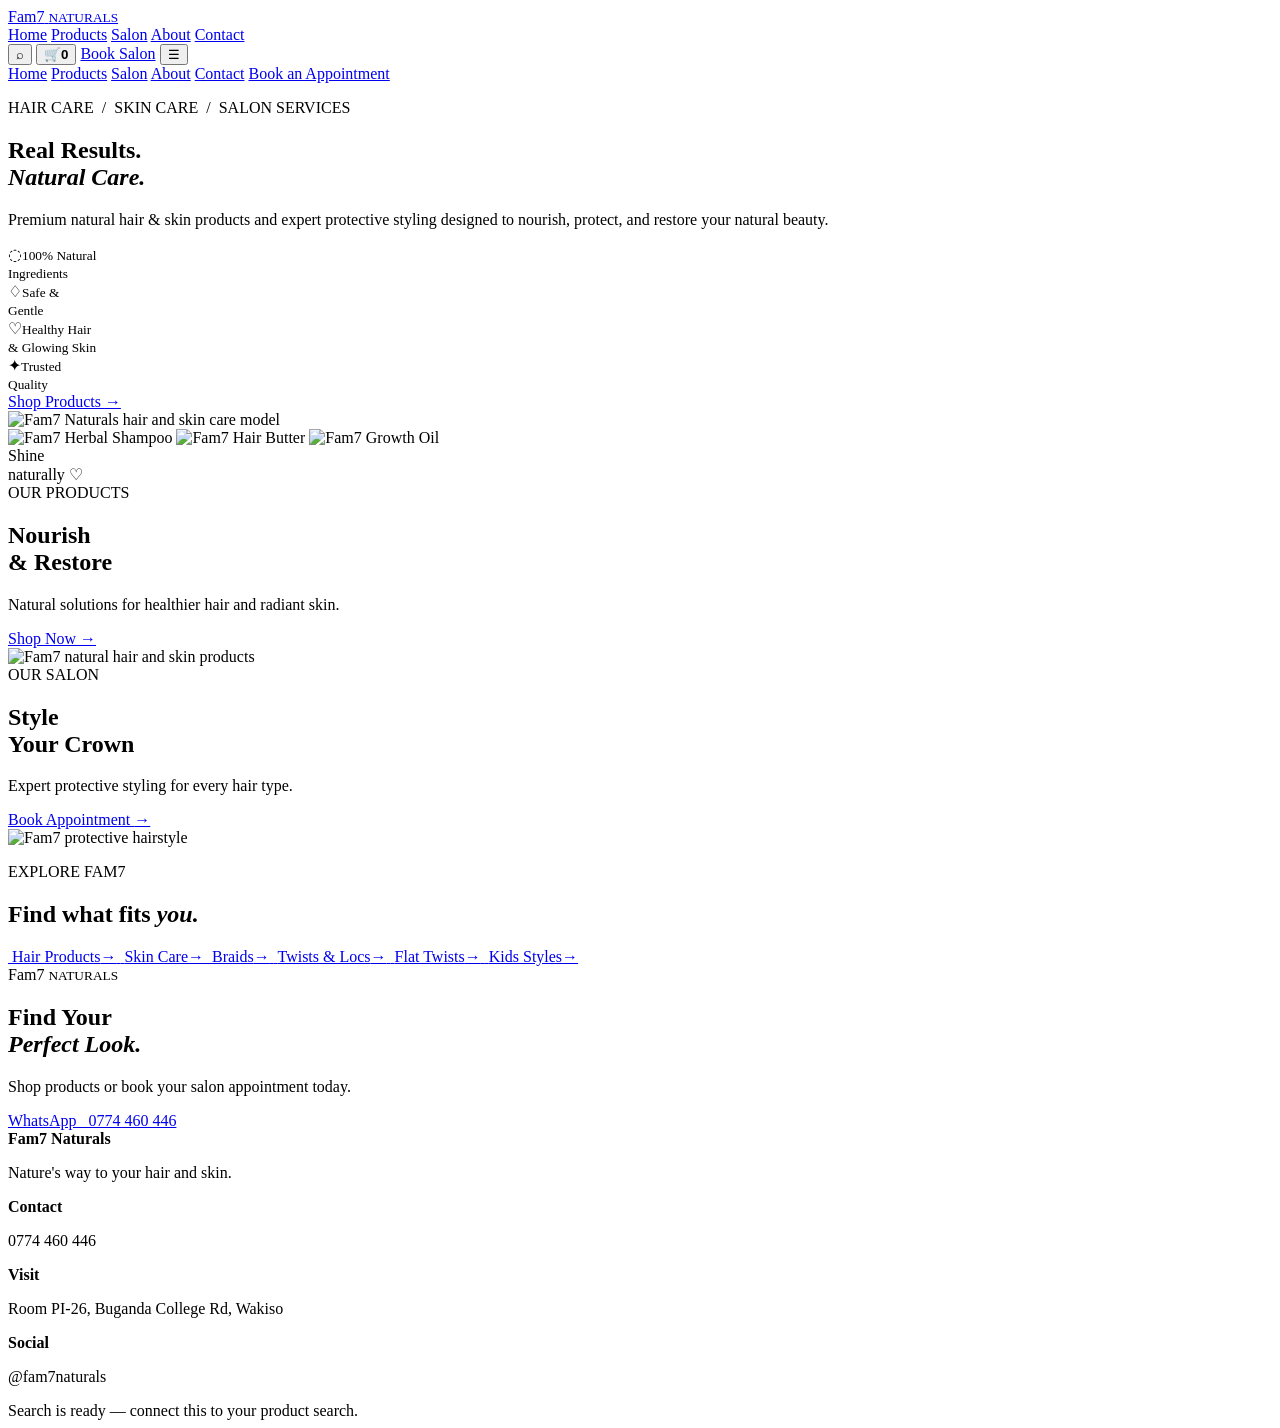
==== index.html @ bdecaf6f "Create index.html" ====
<!DOCTYPE html>
<html lang="en">
<head>
  <meta charset="UTF-8">
  <meta name="viewport" content="width=device-width, initial-scale=1.0">
  <meta name="description" content="Fam7 Naturals — natural hair and skin care products and expert protective styling.">
  <title>Fam7 Naturals | Real Results. Natural Care.</title>
  <link rel="preconnect" href="https://fonts.googleapis.com">
  <link rel="preconnect" href="https://fonts.gstatic.com" crossorigin>
  <link href="https://fonts.googleapis.com/css2?family=DM+Sans:wght@400;500;600;700&family=Playfair+Display:wght@600;700&display=swap" rel="stylesheet">
  <link rel="stylesheet" href="style.css">
</head>

<body>
  <header class="site-header">
    <a href="#home" class="logo" aria-label="Fam7 Naturals home">
      <span class="logo-main">Fam<span>7</span></span>
      <small>NATURALS</small>
    </a>

    <nav class="desktop-nav" aria-label="Main navigation">
      <a class="active" href="#home">Home</a>
      <a href="#products">Products</a>
      <a href="#salon">Salon</a>
      <a href="#about">About</a>
      <a href="#contact">Contact</a>
    </nav>

    <div class="header-actions">
      <button class="icon-btn" aria-label="Search" id="searchBtn">⌕</button>
      <button class="icon-btn cart-btn" aria-label="Shopping cart">🛒<b id="cartCount">0</b></button>
      <a href="#booking" class="book-btn">Book Salon</a>
      <button class="menu-btn" id="menuBtn" aria-label="Open menu">☰</button>
    </div>

    <nav class="mobile-nav" id="mobileNav">
      <a href="#home">Home</a>
      <a href="#products">Products</a>
      <a href="#salon">Salon</a>
      <a href="#about">About</a>
      <a href="#contact">Contact</a>
      <a href="#booking" class="mobile-book">Book an Appointment</a>
    </nav>
  </header>

  <main>
    <section class="hero" id="home">
      <div class="hero-copy reveal">
        <p class="eyebrow">HAIR CARE &nbsp;/&nbsp; SKIN CARE &nbsp;/&nbsp; SALON SERVICES</p>
        <h1>Real Results.<br><em>Natural Care.</em></h1>
        <p class="hero-text">
          Premium natural hair & skin products and expert protective styling
          designed to nourish, protect, and restore your natural beauty.
        </p>

        <div class="trust-row">
          <div><span>◌</span><small>100% Natural<br>Ingredients</small></div>
          <div><span>♢</span><small>Safe &<br>Gentle</small></div>
          <div><span>♡</span><small>Healthy Hair<br>& Glowing Skin</small></div>
          <div><span>✦</span><small>Trusted<br>Quality</small></div>
        </div>

        <a href="#products" class="primary-btn">Shop Products <span>→</span></a>
      </div>

      <div class="hero-visual reveal">
        <div class="hero-image">
          <img src="assets/hero-model.jpg" alt="Fam7 Naturals hair and skin care model">
        </div>
        <div class="hero-products">
          <img src="assets/product-shampoo.png" alt="Fam7 Herbal Shampoo">
          <img src="assets/product-butter.png" alt="Fam7 Hair Butter">
          <img src="assets/product-oil.png" alt="Fam7 Growth Oil">
        </div>
        <div class="hero-script">Shine<br>naturally ♡</div>
      </div>
    </section>

    <section class="feature-grid section reveal" id="products">
      <article class="feature-card product-feature">
        <div>
          <span class="pill pink">OUR PRODUCTS</span>
          <h2>Nourish<br>& Restore</h2>
          <p>Natural solutions for healthier hair and radiant skin.</p>
          <a href="#categories" class="outline-btn">Shop Now <span>→</span></a>
        </div>
        <img src="assets/products-group.png" alt="Fam7 natural hair and skin products">
      </article>

      <article class="feature-card salon-feature" id="salon">
        <div>
          <span class="pill green">OUR SALON</span>
          <h2>Style<br>Your Crown</h2>
          <p>Expert protective styling for every hair type.</p>
          <a href="#booking" class="dark-btn">Book Appointment <span>→</span></a>
        </div>
        <img src="assets/salon-style.jpg" alt="Fam7 protective hairstyle">
      </article>
    </section>

    <section class="categories section reveal" id="categories">
      <div class="section-heading">
        <p class="eyebrow">EXPLORE FAM7</p>
        <h2>Find what fits <em>you.</em></h2>
      </div>

      <div class="category-grid">
        <a class="category-card" href="#products">
          <img src="assets/category-hair.jpg" alt="">
          <span>Hair Products</span><b>→</b>
        </a>
        <a class="category-card" href="#products">
          <img src="assets/category-skin.jpg" alt="">
          <span>Skin Care</span><b>→</b>
        </a>
        <a class="category-card" href="#salon">
          <img src="assets/category-braids.jpg" alt="">
          <span>Braids</span><b>→</b>
        </a>
        <a class="category-card" href="#salon">
          <img src="assets/category-locs.jpg" alt="">
          <span>Twists & Locs</span><b>→</b>
        </a>
        <a class="category-card" href="#salon">
          <img src="assets/category-flat-twists.jpg" alt="">
          <span>Flat Twists</span><b>→</b>
        </a>
        <a class="category-card" href="#salon">
          <img src="assets/category-kids.jpg" alt="">
          <span>Kids Styles</span><b>→</b>
        </a>
      </div>
    </section>

    <section class="booking-banner section reveal" id="booking">
      <div class="banner-logo">
        <span class="logo-main">Fam<span>7</span></span>
        <small>NATURALS</small>
      </div>
      <div>
        <h2>Find Your<br><em>Perfect Look.</em></h2>
        <p>Shop products or book your salon appointment today.</p>
      </div>
      <a class="whatsapp-btn" href="https://wa.me/256774460446" target="_blank" rel="noopener">
        WhatsApp&nbsp;&nbsp; 0774 460 446
      </a>
    </section>
  </main>

  <footer id="contact">
    <div>
      <strong>Fam7 Naturals</strong>
      <p>Nature's way to your hair and skin.</p>
    </div>
    <div>
      <strong>Contact</strong>
      <p>0774 460 446</p>
    </div>
    <div>
      <strong>Visit</strong>
      <p>Room PI-26, Buganda College Rd, Wakiso</p>
    </div>
    <div>
      <strong>Social</strong>
      <p>@fam7naturals</p>
    </div>
  </footer>

  <div class="toast" id="toast">Search is ready — connect this to your product search.</div>
  <script src="script.js"></script>
</body>
</html>
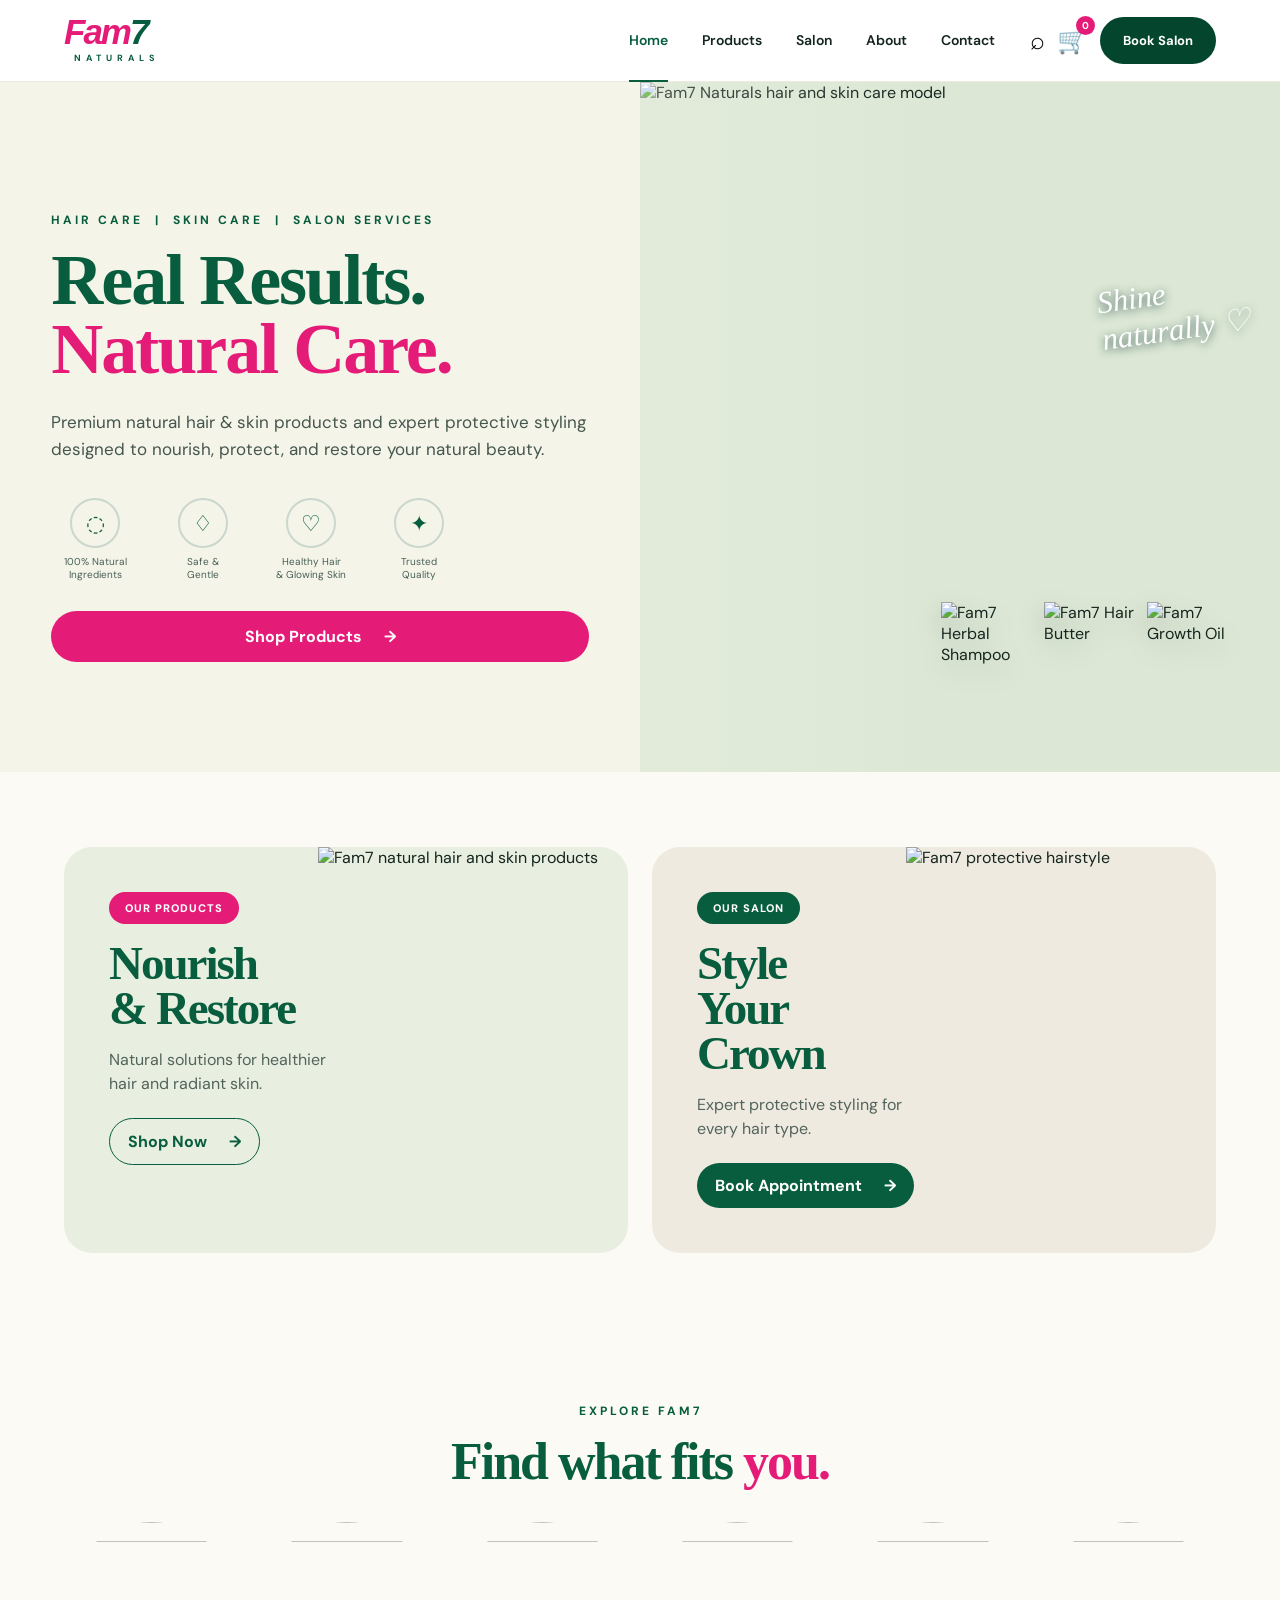
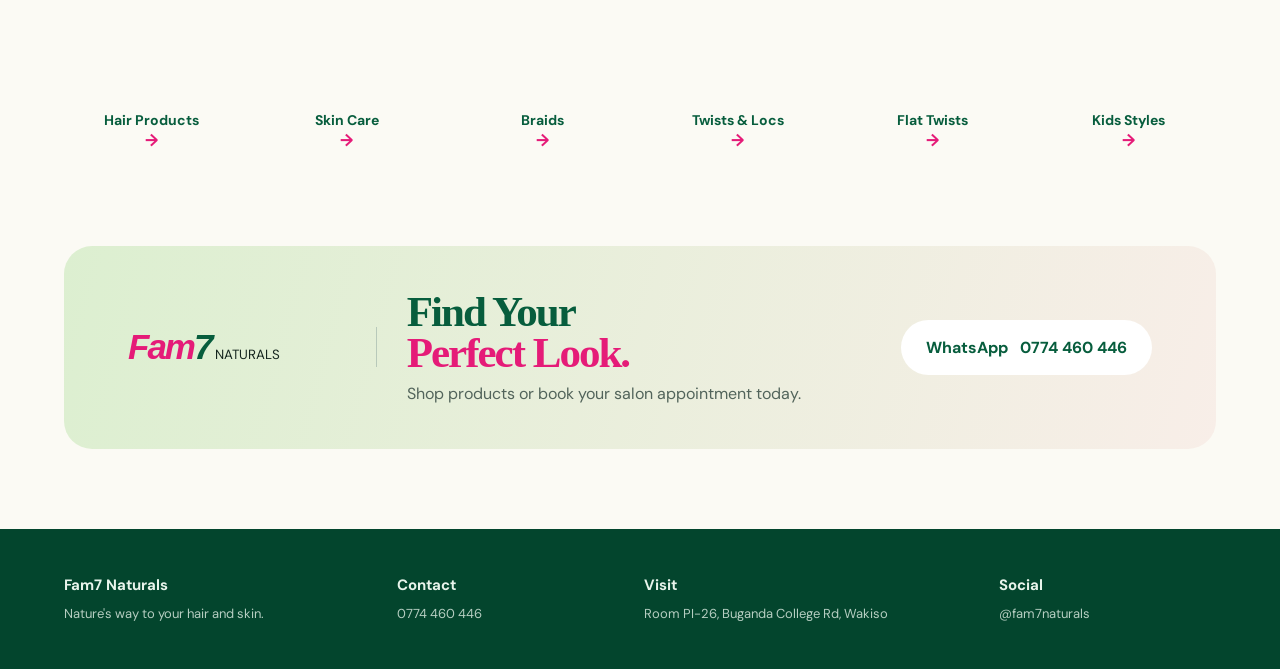
==== commit 9932bae9: "Update index.html" ====
--- a/index.html
+++ b/index.html
@@ -46,7 +46,7 @@
   <main>
     <section class="hero" id="home">
       <div class="hero-copy reveal">
-        <p class="eyebrow">HAIR CARE &nbsp;/&nbsp; SKIN CARE &nbsp;/&nbsp; SALON SERVICES</p>
+        <p class="eyebrow">HAIR CARE &nbsp;|&nbsp; SKIN CARE &nbsp;|&nbsp; SALON SERVICES</p>
         <h1>Real Results.<br><em>Natural Care.</em></h1>
         <p class="hero-text">
           Premium natural hair & skin products and expert protective styling
--- a/style.css
+++ b/style.css
@@ -0,0 +1,170 @@
+:root{
+  --green:#075d3d;
+  --deep:#03452d;
+  --pink:#e51b78;
+  --cream:#fbfaf4;
+  --soft:#f1eee3;
+  --text:#14251e;
+  --muted:#617067;
+  --white:#fff;
+  --radius:28px;
+  --shadow:0 18px 55px rgba(11,46,31,.10);
+}
+
+*{box-sizing:border-box;margin:0;padding:0}
+html{scroll-behavior:smooth}
+body{
+  font-family:"DM Sans",sans-serif;
+  background:var(--cream);
+  color:var(--text);
+  overflow-x:hidden;
+}
+img{display:block;width:100%;object-fit:cover}
+a{text-decoration:none;color:inherit}
+button{font:inherit}
+
+.site-header{
+  height:82px;background:rgba(255,255,255,.94);backdrop-filter:blur(16px);
+  display:flex;align-items:center;justify-content:space-between;padding:0 5%;
+  position:sticky;top:0;z-index:50;border-bottom:1px solid #eeeae0;
+}
+.logo{display:flex;flex-direction:column;line-height:.8}
+.logo-main{font-size:35px;font-weight:800;letter-spacing:-2px;color:var(--pink);font-style:italic}
+.logo-main span{color:var(--green)}
+.logo small{font-size:9px;letter-spacing:5px;color:var(--green);font-weight:700;margin:9px 0 0 10px}
+.desktop-nav{display:flex;gap:34px;margin-left:auto;margin-right:35px}
+.desktop-nav a{font-size:14px;font-weight:600;padding:31px 0;border-bottom:2px solid transparent}
+.desktop-nav a:hover,.desktop-nav a.active{border-color:var(--green);color:var(--green)}
+.header-actions{display:flex;align-items:center;gap:12px}
+.icon-btn,.menu-btn{border:0;background:transparent;cursor:pointer;font-size:25px;position:relative}
+.cart-btn b{position:absolute;top:-8px;right:-7px;background:var(--pink);color:#fff;font-size:10px;width:19px;height:19px;border-radius:50%;display:grid;place-items:center}
+.book-btn,.primary-btn,.dark-btn,.outline-btn,.whatsapp-btn{
+  display:inline-flex;align-items:center;justify-content:center;gap:22px;border-radius:999px;padding:15px 23px;font-weight:700;transition:.25s;
+}
+.book-btn{background:var(--deep);color:#fff;font-size:13px}
+.primary-btn{background:var(--pink);color:#fff;margin-top:20px}
+.primary-btn:hover,.book-btn:hover,.dark-btn:hover{transform:translateY(-2px);filter:brightness(1.05)}
+.menu-btn,.mobile-nav{display:none}
+
+.hero{
+  min-height:690px;display:grid;grid-template-columns:1fr 1fr;
+  background:#f4f4e9;position:relative;overflow:hidden;
+}
+.hero-copy{padding:90px 8% 70px;display:flex;flex-direction:column;justify-content:center;position:relative;z-index:2}
+.eyebrow{font-size:12px;letter-spacing:3px;color:var(--green);font-weight:700;margin-bottom:18px}
+.hero h1,.section-heading h2,.feature-card h2,.booking-banner h2{
+  font-family:"Playfair Display",serif;line-height:.96;letter-spacing:-2px;
+}
+.hero h1{font-size:72px;color:var(--green)}
+.hero h1 em,.section-heading em,.booking-banner em{color:var(--pink);font-style:normal}
+.hero-text{font-size:17px;line-height:1.6;max-width:540px;color:#45564d;margin:25px 0}
+.trust-row{display:flex;gap:20px;margin:10px 0}
+.trust-row div{text-align:center;min-width:88px}
+.trust-row span{width:50px;height:50px;border:2px solid #cbd7cd;border-radius:50%;display:grid;place-items:center;margin:auto auto 7px;color:var(--green);font-size:22px}
+.trust-row small{font-size:10px;line-height:1.3;display:block;color:#496056}
+.hero-visual{position:relative;min-height:690px;overflow:hidden;background:#dce8d5}
+.hero-image{position:absolute;inset:0}
+.hero-image img{height:100%;object-position:center}
+.hero-visual:after{content:"";position:absolute;inset:0;background:linear-gradient(90deg,rgba(244,244,233,.25),transparent 45%)}
+.hero-products{position:absolute;z-index:3;bottom:25px;right:5%;display:flex;align-items:end;gap:5px;width:48%}
+.hero-products img{height:145px;width:32%;object-fit:contain;filter:drop-shadow(0 10px 12px rgba(0,0,0,.18))}
+.hero-script{position:absolute;right:5%;top:28%;z-index:4;color:#fff;font-family:"Playfair Display",serif;font-style:italic;font-size:31px;transform:rotate(-8deg);text-shadow:0 2px 8px #355}
+
+.section{padding:75px 5%}
+.feature-grid{display:grid;grid-template-columns:1fr 1fr;gap:24px}
+.feature-card{min-height:390px;border-radius:var(--radius);overflow:hidden;display:flex;position:relative;padding:45px}
+.feature-card>div{position:relative;z-index:2;max-width:48%}
+.product-feature{background:#e8efe0}
+.salon-feature{background:#efeae0}
+.feature-card h2{font-size:47px;color:var(--green);margin:17px 0}
+.feature-card p{color:#52645b;line-height:1.5;margin-bottom:22px}
+.feature-card>img{position:absolute;right:0;top:0;height:100%;width:55%;object-position:center}
+.pill{display:inline-block;padding:9px 16px;border-radius:999px;font-size:11px;font-weight:800;letter-spacing:1px}
+.pill.pink{background:var(--pink);color:#fff}
+.pill.green{background:var(--green);color:#fff}
+.outline-btn{border:1px solid var(--green);color:var(--green);padding:12px 18px}
+.dark-btn{background:var(--green);color:#fff;padding:12px 18px}
+
+.section-heading{text-align:center;margin-bottom:35px}
+.section-heading h2{font-size:52px;color:var(--green)}
+.category-grid{display:grid;grid-template-columns:repeat(6,1fr);gap:20px}
+.category-card{text-align:center;transition:.25s}
+.category-card img{aspect-ratio:1;border-radius:50%;margin-bottom:13px}
+.category-card span{display:block;font-weight:700;font-size:14px;color:var(--green)}
+.category-card b{font-size:17px;color:var(--pink)}
+.category-card:hover{transform:translateY(-7px)}
+
+.booking-banner{
+  margin:20px 5% 80px;border-radius:var(--radius);padding:45px 5%;
+  background:linear-gradient(105deg,#dcefd0,#f8eee8);display:grid;grid-template-columns:.8fr 1.3fr 1fr;align-items:center;gap:30px;
+}
+.banner-logo{border-right:1px solid #b8c9ba}
+.booking-banner h2{font-size:43px;color:var(--green)}
+.booking-banner p{color:#52645b;margin-top:10px}
+.whatsapp-btn{background:#fff;color:var(--green);justify-self:end;padding:17px 25px}
+
+footer{background:var(--deep);color:#e8f4eb;padding:45px 5%;display:grid;grid-template-columns:1.4fr 1fr 1.5fr 1fr;gap:30px}
+footer strong{font-size:15px}
+footer p{font-size:13px;opacity:.78;margin-top:9px;line-height:1.5}
+
+.toast{position:fixed;bottom:25px;left:50%;transform:translate(-50%,20px);background:#14251e;color:#fff;padding:13px 20px;border-radius:999px;font-size:13px;opacity:0;pointer-events:none;transition:.3s;z-index:100}
+.toast.show{opacity:1;transform:translate(-50%,0)}
+
+.reveal{opacity:0;transform:translateY(25px);transition:opacity .7s ease,transform .7s ease}
+.reveal.visible{opacity:1;transform:none}
+
+@media(max-width:900px){
+  .site-header{height:72px;padding:0 20px}
+  .desktop-nav,.book-btn{display:none}
+  .header-actions{margin-left:auto}
+  .menu-btn{display:block}
+  .mobile-nav{
+    display:flex;position:absolute;top:72px;left:0;right:0;background:#fff;flex-direction:column;
+    padding:12px 22px 22px;box-shadow:0 20px 35px rgba(0,0,0,.10);
+    transform:translateY(-120%);transition:.3s;z-index:-1;
+  }
+  .mobile-nav.open{transform:translateY(0)}
+  .mobile-nav a{padding:14px 4px;border-bottom:1px solid #eee;font-weight:600}
+  .mobile-book{color:#fff!important;background:var(--green);text-align:center;border-radius:999px;margin-top:12px}
+  .hero{grid-template-columns:1fr;min-height:auto}
+  .hero-copy{padding:50px 24px 35px;order:1}
+  .hero h1{font-size:54px}
+  .hero-text{font-size:15px}
+  .trust-row{gap:8px;justify-content:space-between}
+  .trust-row div{min-width:0;flex:1}
+  .trust-row span{width:43px;height:43px}
+  .trust-row small{font-size:9px}
+  .hero-visual{min-height:520px;order:2}
+  .hero-products{width:62%;bottom:8px}
+  .hero-products img{height:105px}
+  .hero-script{font-size:25px;top:25%;right:4%}
+  .section{padding:50px 20px}
+  .feature-grid{grid-template-columns:1fr}
+  .feature-card{min-height:320px;padding:30px}
+  .feature-card>div{max-width:58%}
+  .feature-card h2{font-size:38px}
+  .feature-card>img{width:55%}
+  .category-grid{grid-template-columns:repeat(3,1fr);gap:25px 12px}
+  .section-heading h2{font-size:42px}
+  .booking-banner{margin:10px 20px 55px;padding:30px 24px;display:flex;flex-direction:column;align-items:flex-start;gap:18px}
+  .banner-logo{border:0}
+  .booking-banner h2{font-size:38px}
+  .whatsapp-btn{align-self:stretch}
+  footer{grid-template-columns:1fr 1fr;padding:38px 20px}
+}
+
+@media(max-width:480px){
+  .logo-main{font-size:30px}
+  .logo small{font-size:7px;letter-spacing:4px}
+  .icon-btn{font-size:22px}
+  .hero h1{font-size:47px}
+  .hero-visual{min-height:455px}
+  .hero-products{width:68%}
+  .hero-products img{height:85px}
+  .feature-card{min-height:300px}
+  .feature-card>div{max-width:63%}
+  .feature-card h2{font-size:34px}
+  .feature-card p{font-size:13px}
+  .category-grid{grid-template-columns:repeat(2,1fr)}
+  footer{grid-template-columns:1fr}
+}
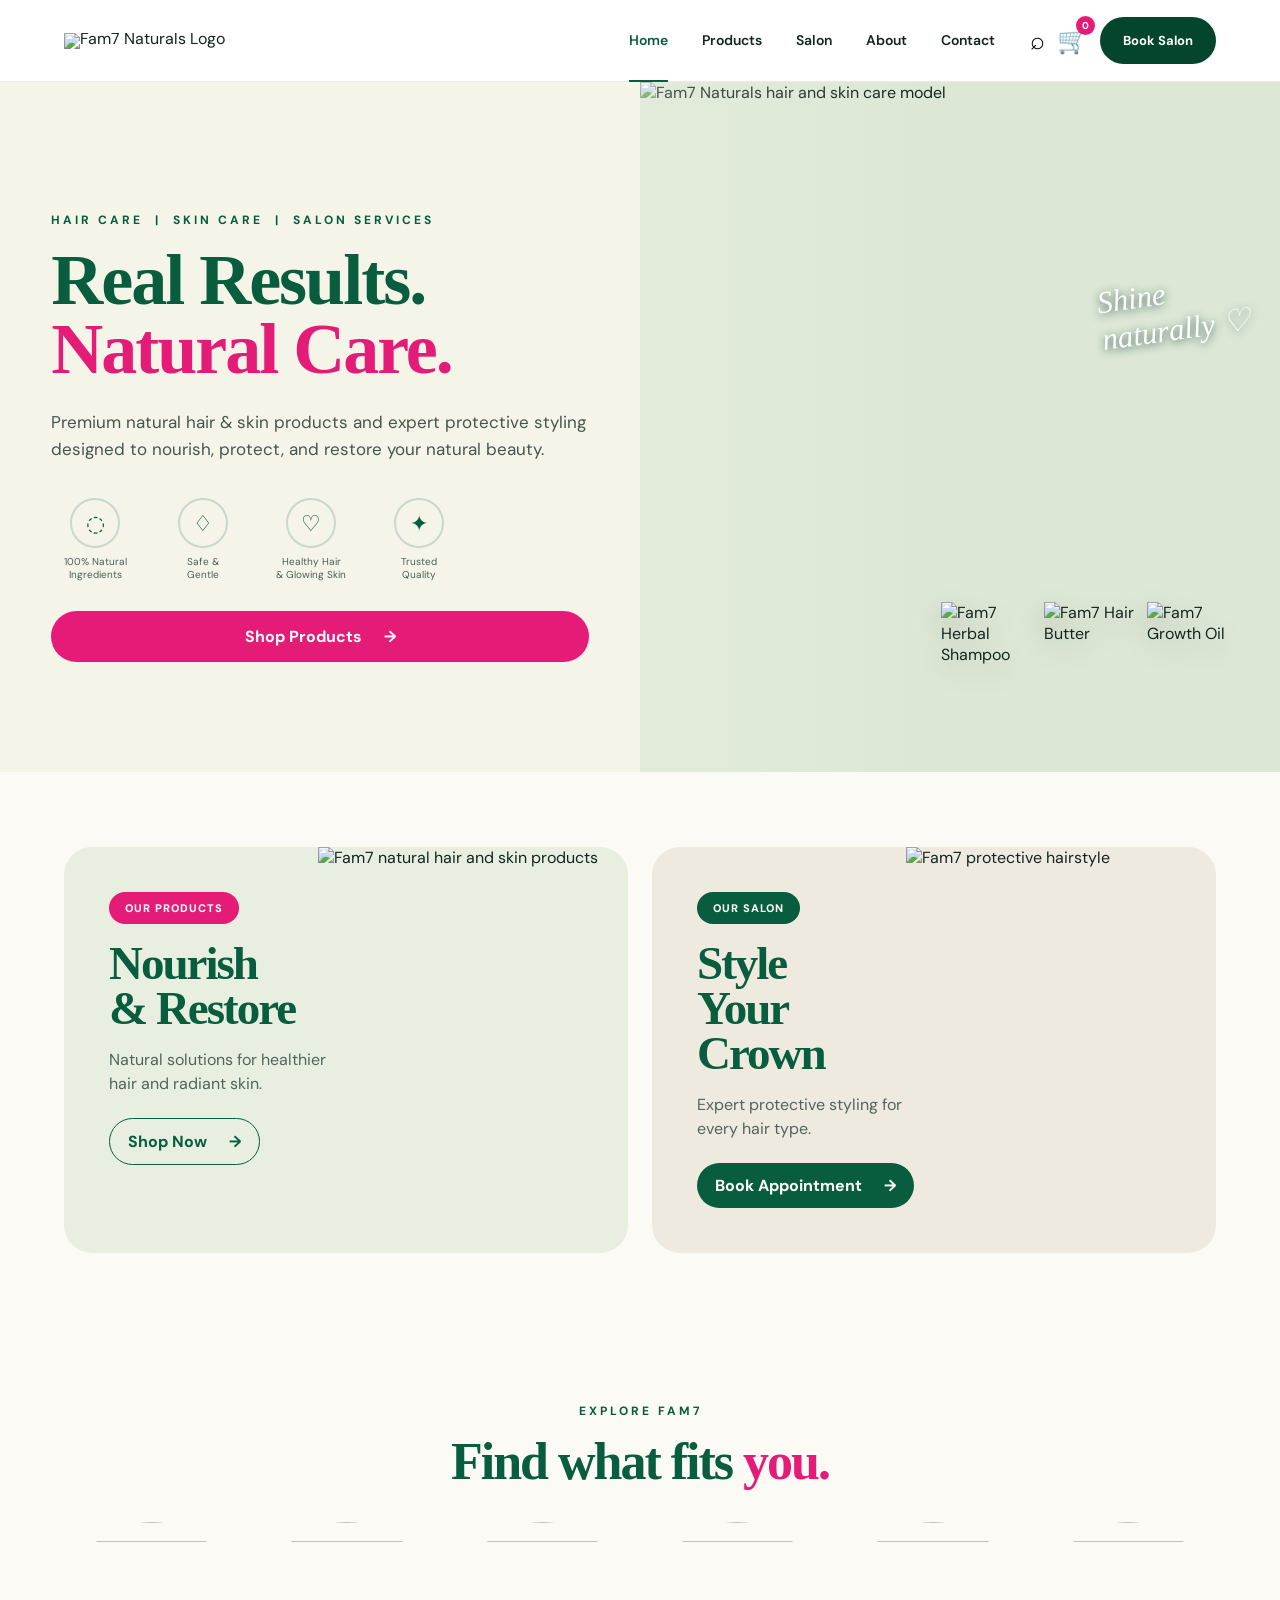
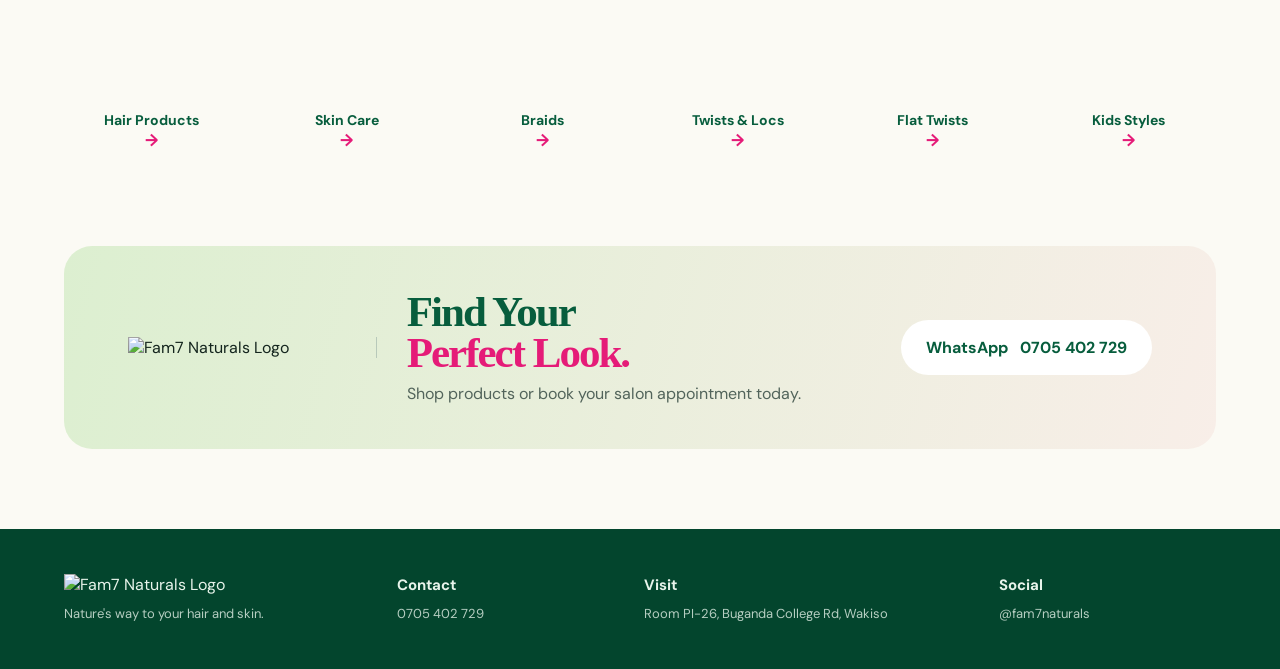
==== commit b1d94f80: "Update index.html" ====
--- a/index.html
+++ b/index.html
@@ -5,6 +5,10 @@
   <meta name="viewport" content="width=device-width, initial-scale=1.0">
   <meta name="description" content="Fam7 Naturals — natural hair and skin care products and expert protective styling.">
   <title>Fam7 Naturals | Real Results. Natural Care.</title>
+  
+  <!-- Favicon -->
+  <link rel="icon" type="image/png" href="logo.png">
+
   <link rel="preconnect" href="https://fonts.googleapis.com">
   <link rel="preconnect" href="https://fonts.gstatic.com" crossorigin>
   <link href="https://fonts.googleapis.com/css2?family=DM+Sans:wght@400;500;600;700&family=Playfair+Display:wght@600;700&display=swap" rel="stylesheet">
@@ -14,8 +18,7 @@
 <body>
   <header class="site-header">
     <a href="#home" class="logo" aria-label="Fam7 Naturals home">
-      <span class="logo-main">Fam<span>7</span></span>
-      <small>NATURALS</small>
+      <img src="logo.png" alt="Fam7 Naturals Logo" class="header-logo-img">
     </a>
 
     <nav class="desktop-nav" aria-label="Main navigation">
@@ -134,27 +137,26 @@
 
     <section class="booking-banner section reveal" id="booking">
       <div class="banner-logo">
-        <span class="logo-main">Fam<span>7</span></span>
-        <small>NATURALS</small>
+        <img src="logo.png" alt="Fam7 Naturals Logo" class="banner-logo-img">
       </div>
       <div>
         <h2>Find Your<br><em>Perfect Look.</em></h2>
         <p>Shop products or book your salon appointment today.</p>
       </div>
-      <a class="whatsapp-btn" href="https://wa.me/256774460446" target="_blank" rel="noopener">
-        WhatsApp&nbsp;&nbsp; 0774 460 446
+      <a class="whatsapp-btn" href="https://wa.me/256705402729" target="_blank" rel="noopener">
+        WhatsApp&nbsp;&nbsp; 0705 402 729
       </a>
     </section>
   </main>
 
   <footer id="contact">
     <div>
-      <strong>Fam7 Naturals</strong>
+      <img src="logo.png" alt="Fam7 Naturals Logo" class="footer-logo-img">
       <p>Nature's way to your hair and skin.</p>
     </div>
     <div>
       <strong>Contact</strong>
-      <p>0774 460 446</p>
+      <p>0705 402 729</p>
     </div>
     <div>
       <strong>Visit</strong>
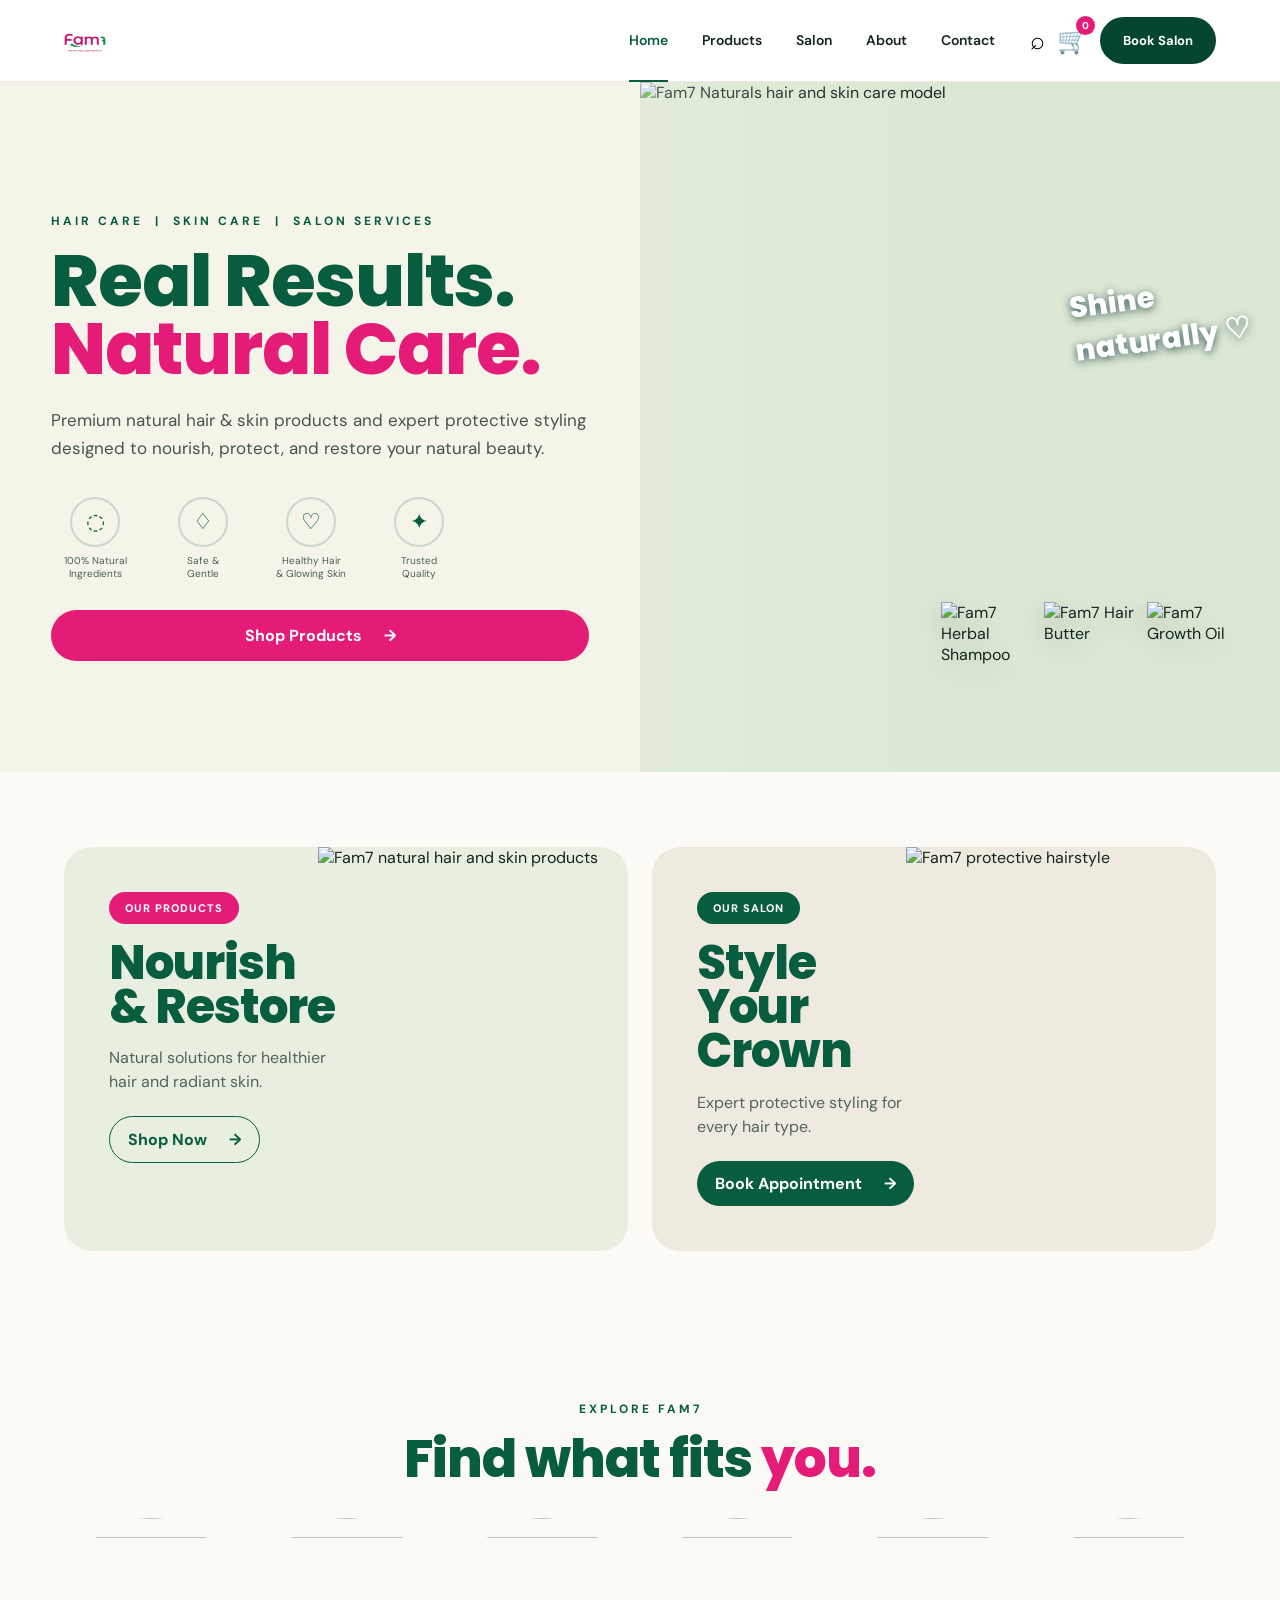
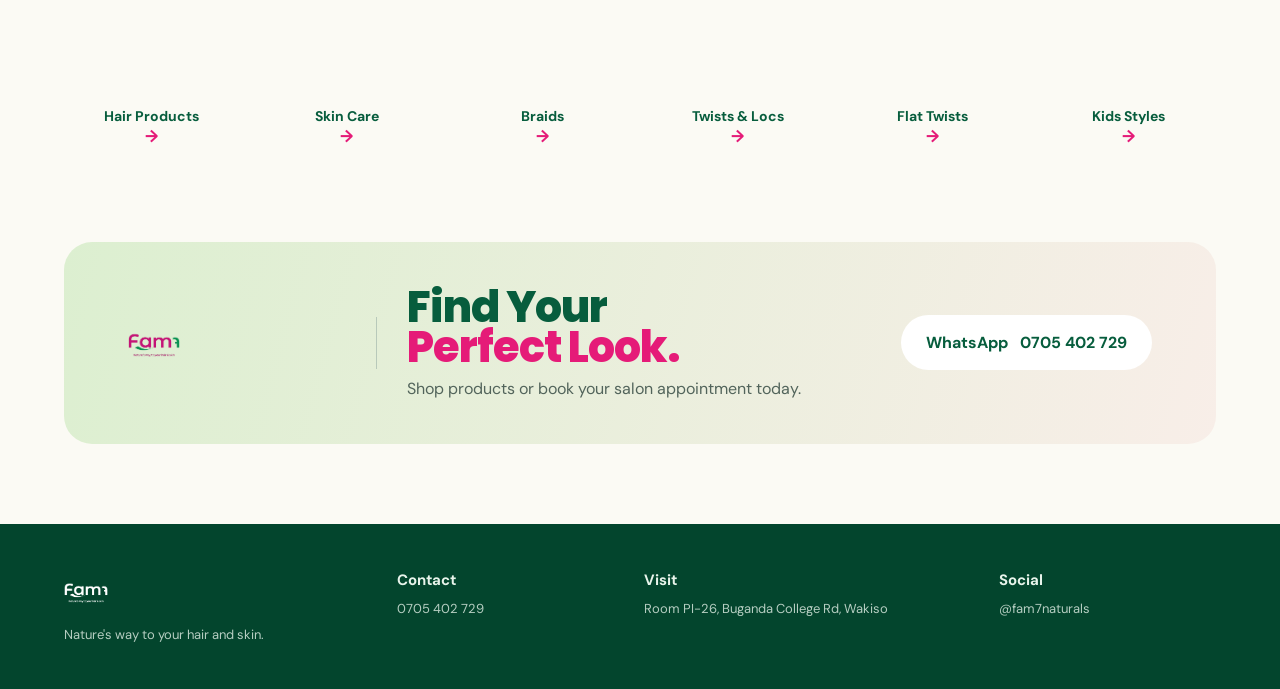
==== commit a0fd3bdc: "Update index.html" ====
--- a/index.html
+++ b/index.html
@@ -11,7 +11,7 @@
 
   <link rel="preconnect" href="https://fonts.googleapis.com">
   <link rel="preconnect" href="https://fonts.gstatic.com" crossorigin>
-  <link href="https://fonts.googleapis.com/css2?family=DM+Sans:wght@400;500;600;700&family=Playfair+Display:wght@600;700&display=swap" rel="stylesheet">
+  <link href="https://fonts.googleapis.com/css2?family=DM+Sans:wght@400;500;600;700&family=Poppins:wght@700;800;900&display=swap" rel="stylesheet">
   <link rel="stylesheet" href="style.css">
 </head>
 
--- a/style.css
+++ b/style.css
@@ -23,15 +23,33 @@
 a{text-decoration:none;color:inherit}
 button{font:inherit}
 
+/* Header Styles */
 .site-header{
-  height:82px;background:rgba(255,255,255,.94);backdrop-filter:blur(16px);
-  display:flex;align-items:center;justify-content:space-between;padding:0 5%;
-  position:sticky;top:0;z-index:50;border-bottom:1px solid #eeeae0;
-}
-.logo{display:flex;flex-direction:column;line-height:.8}
-.logo-main{font-size:35px;font-weight:800;letter-spacing:-2px;color:var(--pink);font-style:italic}
-.logo-main span{color:var(--green)}
-.logo small{font-size:9px;letter-spacing:5px;color:var(--green);font-weight:700;margin:9px 0 0 10px}
+  height:82px;
+  background:rgba(255,255,255,.94);
+  backdrop-filter:blur(16px);
+  display:flex;
+  align-items:center;
+  justify-content:space-between;
+  padding:0 5%;
+  position:sticky;
+  top:0;
+  z-index:50;
+  border-bottom:1px solid #eeeae0;
+}
+.logo{
+  display:flex;
+  align-items:center;
+  flex-shrink:0;
+}
+.header-logo-img{
+  height:42px !important;
+  width:auto !important;
+  max-width:180px !important;
+  object-fit:contain !important;
+  display:block;
+}
+
 .desktop-nav{display:flex;gap:34px;margin-left:auto;margin-right:35px}
 .desktop-nav a{font-size:14px;font-weight:600;padding:31px 0;border-bottom:2px solid transparent}
 .desktop-nav a:hover,.desktop-nav a.active{border-color:var(--green);color:var(--green)}
@@ -46,6 +64,7 @@
 .primary-btn:hover,.book-btn:hover,.dark-btn:hover{transform:translateY(-2px);filter:brightness(1.05)}
 .menu-btn,.mobile-nav{display:none}
 
+/* Hero Section */
 .hero{
   min-height:690px;display:grid;grid-template-columns:1fr 1fr;
   background:#f4f4e9;position:relative;overflow:hidden;
@@ -53,7 +72,7 @@
 .hero-copy{padding:90px 8% 70px;display:flex;flex-direction:column;justify-content:center;position:relative;z-index:2}
 .eyebrow{font-size:12px;letter-spacing:3px;color:var(--green);font-weight:700;margin-bottom:18px}
 .hero h1,.section-heading h2,.feature-card h2,.booking-banner h2{
-  font-family:"Playfair Display",serif;line-height:.96;letter-spacing:-2px;
+  font-family:"Poppins",sans-serif;font-weight:800;line-height:.94;letter-spacing:-1px;
 }
 .hero h1{font-size:72px;color:var(--green)}
 .hero h1 em,.section-heading em,.booking-banner em{color:var(--pink);font-style:normal}
@@ -68,8 +87,9 @@
 .hero-visual:after{content:"";position:absolute;inset:0;background:linear-gradient(90deg,rgba(244,244,233,.25),transparent 45%)}
 .hero-products{position:absolute;z-index:3;bottom:25px;right:5%;display:flex;align-items:end;gap:5px;width:48%}
 .hero-products img{height:145px;width:32%;object-fit:contain;filter:drop-shadow(0 10px 12px rgba(0,0,0,.18))}
-.hero-script{position:absolute;right:5%;top:28%;z-index:4;color:#fff;font-family:"Playfair Display",serif;font-style:italic;font-size:31px;transform:rotate(-8deg);text-shadow:0 2px 8px #355}
-
+.hero-script{position:absolute;right:5%;top:28%;z-index:4;color:#fff;font-family:"Poppins",sans-serif;font-weight:800;font-size:29px;transform:rotate(-8deg);text-shadow:0 2px 8px #355}
+
+/* Features & Sections */
 .section{padding:75px 5%}
 .feature-grid{display:grid;grid-template-columns:1fr 1fr;gap:24px}
 .feature-card{min-height:390px;border-radius:var(--radius);overflow:hidden;display:flex;position:relative;padding:45px}
@@ -94,32 +114,57 @@
 .category-card b{font-size:17px;color:var(--pink)}
 .category-card:hover{transform:translateY(-7px)}
 
+/* Booking Banner */
 .booking-banner{
   margin:20px 5% 80px;border-radius:var(--radius);padding:45px 5%;
   background:linear-gradient(105deg,#dcefd0,#f8eee8);display:grid;grid-template-columns:.8fr 1.3fr 1fr;align-items:center;gap:30px;
 }
-.banner-logo{border-right:1px solid #b8c9ba}
+.banner-logo{
+  border-right:1px solid #b8c9ba;
+  padding-right:20px;
+  display:flex;
+  flex-direction:column;
+  align-items:flex-start;
+}
+.banner-logo-img{
+  height:52px !important;
+  width:auto !important;
+  max-width:180px !important;
+  object-fit:contain !important;
+}
 .booking-banner h2{font-size:43px;color:var(--green)}
 .booking-banner p{color:#52645b;margin-top:10px}
 .whatsapp-btn{background:#fff;color:var(--green);justify-self:end;padding:17px 25px}
 
+/* Footer Styles */
 footer{background:var(--deep);color:#e8f4eb;padding:45px 5%;display:grid;grid-template-columns:1.4fr 1fr 1.5fr 1fr;gap:30px}
 footer strong{font-size:15px}
 footer p{font-size:13px;opacity:.78;margin-top:9px;line-height:1.5}
-
+.footer-logo-img{
+  height:44px !important;
+  width:auto !important;
+  max-width:160px !important;
+  object-fit:contain !important;
+  margin-bottom:12px;
+  filter: brightness(0) invert(1) !important;
+}
+
+/* UI Elements */
 .toast{position:fixed;bottom:25px;left:50%;transform:translate(-50%,20px);background:#14251e;color:#fff;padding:13px 20px;border-radius:999px;font-size:13px;opacity:0;pointer-events:none;transition:.3s;z-index:100}
 .toast.show{opacity:1;transform:translate(-50%,0)}
 
 .reveal{opacity:0;transform:translateY(25px);transition:opacity .7s ease,transform .7s ease}
 .reveal.visible{opacity:1;transform:none}
 
+/* Media Queries */
 @media(max-width:900px){
-  .site-header{height:72px;padding:0 20px}
+  .site-header{height:76px;padding:0 18px}
+  .header-logo-img{height:36px !important;max-width:140px !important}
   .desktop-nav,.book-btn{display:none}
   .header-actions{margin-left:auto}
   .menu-btn{display:block}
   .mobile-nav{
-    display:flex;position:absolute;top:72px;left:0;right:0;background:#fff;flex-direction:column;
+    display:flex;position:absolute;top:76px;left:0;right:0;background:#fff;flex-direction:column;
     padding:12px 22px 22px;box-shadow:0 20px 35px rgba(0,0,0,.10);
     transform:translateY(-120%);transition:.3s;z-index:-1;
   }
@@ -146,16 +191,16 @@
   .feature-card>img{width:55%}
   .category-grid{grid-template-columns:repeat(3,1fr);gap:25px 12px}
   .section-heading h2{font-size:42px}
-  .booking-banner{margin:10px 20px 55px;padding:30px 24px;display:flex;flex-direction:column;align-items:flex-start;gap:18px}
-  .banner-logo{border:0}
+  .booking-banner{margin:10px 20px 55px;padding:32px 24px;display:flex;flex-direction:column;align-items:flex-start;gap:18px}
+  .banner-logo{border:0;padding-right:0;margin-bottom:4px}
+  .banner-logo-img{height:42px !important;max-width:140px !important}
   .booking-banner h2{font-size:38px}
   .whatsapp-btn{align-self:stretch}
   footer{grid-template-columns:1fr 1fr;padding:38px 20px}
 }
 
 @media(max-width:480px){
-  .logo-main{font-size:30px}
-  .logo small{font-size:7px;letter-spacing:4px}
+  .header-logo-img{height:32px !important;max-width:120px !important}
   .icon-btn{font-size:22px}
   .hero h1{font-size:47px}
   .hero-visual{min-height:455px}
@@ -166,5 +211,7 @@
   .feature-card h2{font-size:34px}
   .feature-card p{font-size:13px}
   .category-grid{grid-template-columns:repeat(2,1fr)}
+  .banner-logo-img{height:38px !important;max-width:130px !important}
+  .footer-logo-img{height:36px !important;max-width:130px !important}
   footer{grid-template-columns:1fr}
 }
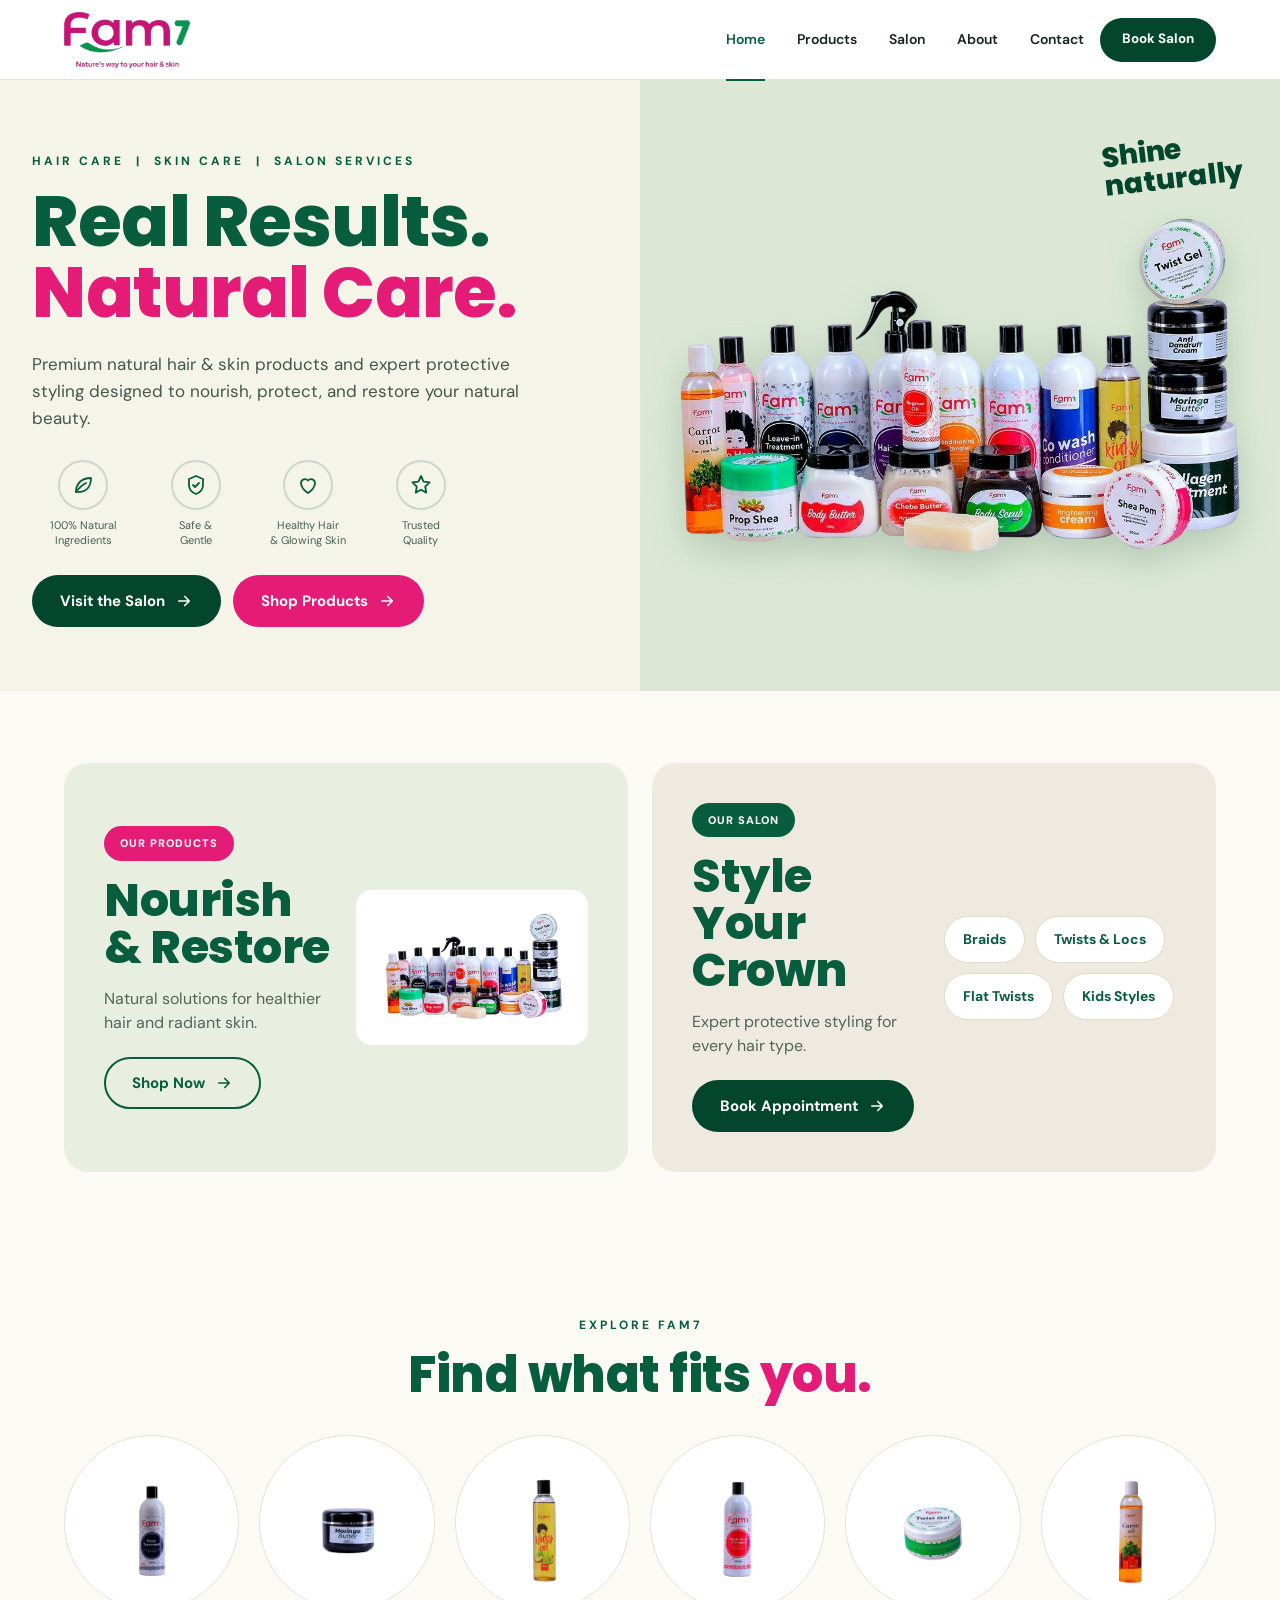
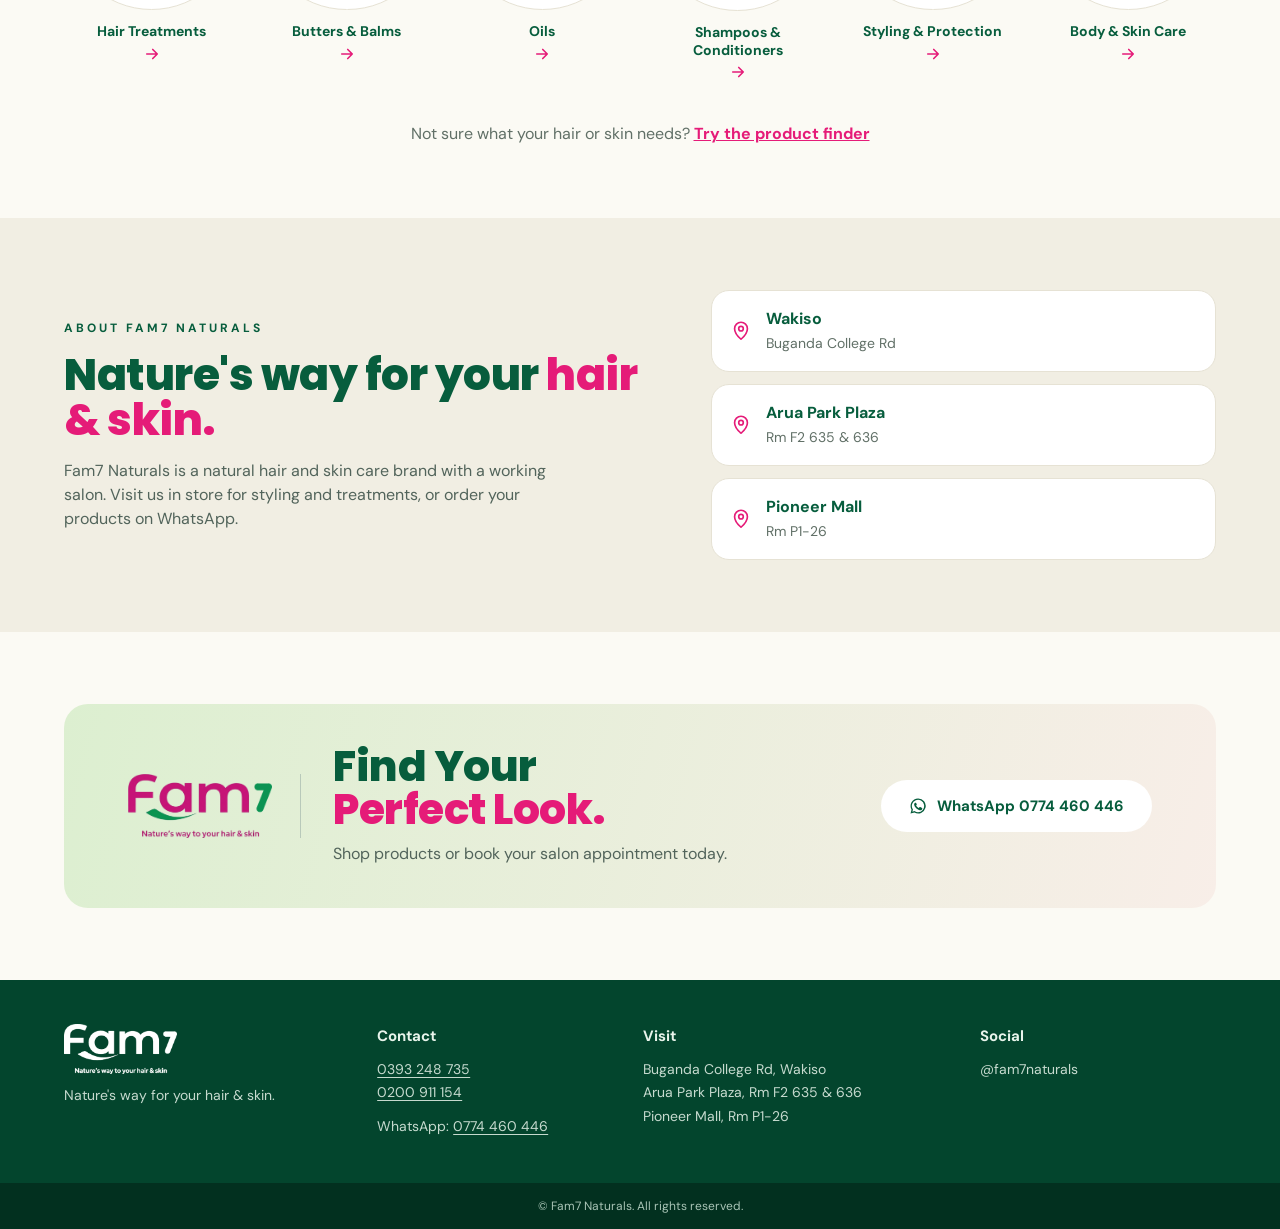
==== commit ac1e1699: "products" ====
--- a/index.html
+++ b/index.html
@@ -2,173 +2,124 @@
 <html lang="en">
 <head>
   <meta charset="UTF-8">
-  <meta name="viewport" content="width=device-width, initial-scale=1.0">
-  <meta name="description" content="Fam7 Naturals — natural hair and skin care products and expert protective styling.">
-  <title>Fam7 Naturals | Real Results. Natural Care.</title>
-  
-  <!-- Favicon -->
-  <link rel="icon" type="image/png" href="logo.png">
-
+  <meta name="viewport" content="width=device-width, initial-scale=1">
+  <meta name="description" content="Fam7 Naturals — natural hair and skin care products and expert salon services in Wakiso and Arua.">
+  <meta name="theme-color" content="#075d3d">
+  <title>Fam7 Naturals | Nature's way for your hair & skin</title>
+  <link rel="icon" type="image/png" href="favicon.png">
+  <link rel="apple-touch-icon" href="favicon.png">
   <link rel="preconnect" href="https://fonts.googleapis.com">
   <link rel="preconnect" href="https://fonts.gstatic.com" crossorigin>
-  <link href="https://fonts.googleapis.com/css2?family=DM+Sans:wght@400;500;600;700&family=Poppins:wght@700;800;900&display=swap" rel="stylesheet">
+  <link href="https://fonts.googleapis.com/css2?family=DM+Sans:wght@400;500;600;700&family=Poppins:wght@700;800&display=swap" rel="stylesheet">
   <link rel="stylesheet" href="style.css">
 </head>
+<body>
+<header class="site-header">
+  <a href="index.html" class="logo" aria-label="Fam7 Naturals home"><img src="logo.png" alt="Fam7 Naturals" class="header-logo-img" width="135" height="60"></a>
+  <nav class="desktop-nav" aria-label="Main navigation"><a href="index.html" class="active" aria-current="page">Home</a><a href="products.html">Products</a><a href="index.html#salon">Salon</a><a href="index.html#about">About</a><a href="index.html#contact">Contact</a></nav>
+  <div class="header-actions">
+    <a href="https://wa.me/256774460446?text=Hello%20Fam7%20Naturals%2C%20I%20would%20like%20to%20book%20a%20salon%20appointment." class="btn btn-deep btn-sm book-btn" target="_blank" rel="noopener">Book Salon</a>
+    <button class="menu-btn" id="menuBtn" aria-label="Open menu" aria-expanded="false" aria-controls="mobileNav"><span class="i-menu"><svg viewBox="0 0 24 24" width="26" height="26" fill="none" stroke="currentColor" stroke-width="2.2" stroke-linecap="round"><path d="M4 7h16M4 12h16M4 17h16"/></svg></span><span class="i-close"><svg viewBox="0 0 24 24" width="26" height="26" fill="none" stroke="currentColor" stroke-width="2.2" stroke-linecap="round"><path d="M6 6l12 12M18 6L6 18"/></svg></span></button>
+  </div>
+  <nav class="mobile-nav" id="mobileNav" aria-label="Mobile navigation" hidden><a href="index.html">Home</a><a href="products.html">Products</a><a href="index.html#salon">Salon</a><a href="index.html#about">About</a><a href="index.html#contact">Contact</a><a href="https://wa.me/256774460446?text=Hello%20Fam7%20Naturals%2C%20I%20would%20like%20to%20book%20a%20salon%20appointment." class="mobile-book" target="_blank" rel="noopener">Book an Appointment</a></nav>
+</header>
+<main>
+  <section class="hero" id="home">
+    <div class="hero-copy">
+      <p class="eyebrow">HAIR CARE &nbsp;|&nbsp; SKIN CARE &nbsp;|&nbsp; SALON SERVICES</p>
+      <h1>Real Results.<br><em>Natural Care.</em></h1>
+      <p class="hero-text">Premium natural hair &amp; skin products and expert protective styling designed to nourish, protect, and restore your natural beauty.</p>
+      <div class="trust-row">
+        <div><span><svg viewBox="0 0 24 24" width="24" height="24" fill="none" stroke="currentColor" stroke-width="1.8" stroke-linecap="round" stroke-linejoin="round"><path d="M5 19c0-8 5-14 15-14 0 9-5 14-13 14"/><path d="M5 19c3-4 6-7 10-9"/></svg></span><small>100% Natural<br>Ingredients</small></div>
+        <div><span><svg viewBox="0 0 24 24" width="24" height="24" fill="none" stroke="currentColor" stroke-width="1.8" stroke-linecap="round" stroke-linejoin="round"><path d="M12 3l7 3v6c0 4.500-3 7.500-7 9-4-1.500-7-4.500-7-9V6z"/><path d="M9 12l2 2 4-4"/></svg></span><small>Safe &amp;<br>Gentle</small></div>
+        <div><span><svg viewBox="0 0 24 24" width="24" height="24" fill="none" stroke="currentColor" stroke-width="1.8" stroke-linecap="round" stroke-linejoin="round"><path d="M12 20s-7-4.500-7-10a4 4 0 0 1 7-2.500A4 4 0 0 1 19 10c0 5.500-7 10-7 10z"/></svg></span><small>Healthy Hair<br>&amp; Glowing Skin</small></div>
+        <div><span><svg viewBox="0 0 24 24" width="24" height="24" fill="none" stroke="currentColor" stroke-width="1.8" stroke-linecap="round" stroke-linejoin="round"><path d="M12 3l2.600 5.600 6 .8-4.400 4.200 1.100 6L12 16.700 6.700 19.600l1.100-6L3.400 9.400l6-.8z"/></svg></span><small>Trusted<br>Quality</small></div>
+      </div>
+      <div class="cta-row">
+        <a href="#salon" class="btn btn-deep">Visit the Salon <svg viewBox="0 0 24 24" width="18" height="18" fill="none" stroke="currentColor" stroke-width="2.2" stroke-linecap="round" stroke-linejoin="round"><path d="M5 12h14M13 6l6 6-6 6"/></svg></a>
+        <a href="products.html" class="btn btn-pink">Shop Products <svg viewBox="0 0 24 24" width="18" height="18" fill="none" stroke="currentColor" stroke-width="2.2" stroke-linecap="round" stroke-linejoin="round"><path d="M5 12h14M13 6l6 6-6 6"/></svg></a>
+      </div>
+    </div>
+    <div class="hero-visual">
+      <img src="assets/hero-lineup.webp" alt="The Fam7 Naturals product range" width="969" height="580" fetchpriority="high">
+      <div class="hero-script">Shine<br>naturally</div>
+    </div>
+  </section>
 
-<body>
-  <header class="site-header">
-    <a href="#home" class="logo" aria-label="Fam7 Naturals home">
-      <img src="logo.png" alt="Fam7 Naturals Logo" class="header-logo-img">
-    </a>
+  <section class="feature-grid section" id="offer">
+    <article class="feature-card product-feature">
+      <div class="fc-text">
+        <span class="pill pink">OUR PRODUCTS</span>
+        <h2>Nourish<br>&amp; Restore</h2>
+        <p>Natural solutions for healthier hair and radiant skin.</p>
+        <a href="products.html" class="btn btn-outline">Shop Now <svg viewBox="0 0 24 24" width="18" height="18" fill="none" stroke="currentColor" stroke-width="2.2" stroke-linecap="round" stroke-linejoin="round"><path d="M5 12h14M13 6l6 6-6 6"/></svg></a>
+      </div>
+      <div class="fc-media"><img src="assets/products/lineup-all.webp" alt="Fam7 natural hair and skin products" loading="lazy" width="900" height="600"></div>
+    </article>
+    <article class="feature-card salon-feature" id="salon">
+      <div class="fc-text">
+        <span class="pill green">OUR SALON</span>
+        <h2>Style<br>Your Crown</h2>
+        <p>Expert protective styling for every hair type.</p>
+        <a href="https://wa.me/256774460446?text=Hello%20Fam7%20Naturals%2C%20I%20would%20like%20to%20book%20a%20salon%20appointment." class="btn btn-deep" target="_blank" rel="noopener">Book Appointment <svg viewBox="0 0 24 24" width="18" height="18" fill="none" stroke="currentColor" stroke-width="2.2" stroke-linecap="round" stroke-linejoin="round"><path d="M5 12h14M13 6l6 6-6 6"/></svg></a>
+      </div>
+      <ul class="fc-media services" aria-label="Salon services">
+        <li>Braids</li><li>Twists &amp; Locs</li><li>Flat Twists</li><li>Kids Styles</li>
+      </ul>
+    </article>
+  </section>
 
-    <nav class="desktop-nav" aria-label="Main navigation">
-      <a class="active" href="#home">Home</a>
-      <a href="#products">Products</a>
-      <a href="#salon">Salon</a>
-      <a href="#about">About</a>
-      <a href="#contact">Contact</a>
-    </nav>
+  <section class="categories section" id="categories">
+    <div class="section-heading">
+      <p class="eyebrow">EXPLORE FAM7</p>
+      <h2>Find what fits <em>you.</em></h2>
+    </div>
+    <div class="category-grid"><a class="category-card" href="products.html#hair-treatments"><span class="cat-img"><img src="assets/products/deep-treatment.webp" alt="" loading="lazy" width="200" height="200"></span><span class="cat-name">Hair Treatments</span><b><svg viewBox="0 0 24 24" width="18" height="18" fill="none" stroke="currentColor" stroke-width="2.2" stroke-linecap="round" stroke-linejoin="round"><path d="M5 12h14M13 6l6 6-6 6"/></svg></b></a><a class="category-card" href="products.html#butters-balms"><span class="cat-img"><img src="assets/products/moringa-butter.webp" alt="" loading="lazy" width="200" height="200"></span><span class="cat-name">Butters & Balms</span><b><svg viewBox="0 0 24 24" width="18" height="18" fill="none" stroke="currentColor" stroke-width="2.2" stroke-linecap="round" stroke-linejoin="round"><path d="M5 12h14M13 6l6 6-6 6"/></svg></b></a><a class="category-card" href="products.html#oils"><span class="cat-img"><img src="assets/products/kinky-oil.webp" alt="" loading="lazy" width="200" height="200"></span><span class="cat-name">Oils</span><b><svg viewBox="0 0 24 24" width="18" height="18" fill="none" stroke="currentColor" stroke-width="2.2" stroke-linecap="round" stroke-linejoin="round"><path d="M5 12h14M13 6l6 6-6 6"/></svg></b></a><a class="category-card" href="products.html#shampoos-conditioners"><span class="cat-img"><img src="assets/products/moisturising-shampoo.webp" alt="" loading="lazy" width="200" height="200"></span><span class="cat-name">Shampoos & Conditioners</span><b><svg viewBox="0 0 24 24" width="18" height="18" fill="none" stroke="currentColor" stroke-width="2.2" stroke-linecap="round" stroke-linejoin="round"><path d="M5 12h14M13 6l6 6-6 6"/></svg></b></a><a class="category-card" href="products.html#styling-protection"><span class="cat-img"><img src="assets/products/twist-gel.webp" alt="" loading="lazy" width="200" height="200"></span><span class="cat-name">Styling & Protection</span><b><svg viewBox="0 0 24 24" width="18" height="18" fill="none" stroke="currentColor" stroke-width="2.2" stroke-linecap="round" stroke-linejoin="round"><path d="M5 12h14M13 6l6 6-6 6"/></svg></b></a><a class="category-card" href="products.html#body-skin"><span class="cat-img"><img src="assets/products/carrot-oil.webp" alt="" loading="lazy" width="200" height="200"></span><span class="cat-name">Body & Skin Care</span><b><svg viewBox="0 0 24 24" width="18" height="18" fill="none" stroke="currentColor" stroke-width="2.2" stroke-linecap="round" stroke-linejoin="round"><path d="M5 12h14M13 6l6 6-6 6"/></svg></b></a></div>
+    <p class="finder-hint">Not sure what your hair or skin needs? <a href="products.html#finder">Try the product finder</a></p>
+  </section>
 
-    <div class="header-actions">
-      <button class="icon-btn" aria-label="Search" id="searchBtn">⌕</button>
-      <button class="icon-btn cart-btn" aria-label="Shopping cart">🛒<b id="cartCount">0</b></button>
-      <a href="#booking" class="book-btn">Book Salon</a>
-      <button class="menu-btn" id="menuBtn" aria-label="Open menu">☰</button>
+  <section class="about section" id="about">
+    <div class="about-box">
+      <p class="eyebrow">ABOUT FAM7 NATURALS</p>
+      <h2>Nature's way for your <em>hair &amp; skin.</em></h2>
+      <p>Fam7 Naturals is a natural hair and skin care brand with a working salon. Visit us in store for styling and treatments, or order your products on WhatsApp.</p>
     </div>
+    <div class="branches" id="locations">
+      <div class="branch"><i><svg viewBox="0 0 24 24" width="22" height="22" fill="none" stroke="currentColor" stroke-width="1.8" stroke-linecap="round" stroke-linejoin="round"><path d="M12 21s7-6.100 7-11.500A7 7 0 0 0 5 9.500C5 14.900 12 21 12 21z"/><circle cx="12" cy="9.500" r="2.500"/></svg></i><div><strong>Wakiso</strong><span>Buganda College Rd</span></div></div>
+      <div class="branch"><i><svg viewBox="0 0 24 24" width="22" height="22" fill="none" stroke="currentColor" stroke-width="1.8" stroke-linecap="round" stroke-linejoin="round"><path d="M12 21s7-6.100 7-11.500A7 7 0 0 0 5 9.500C5 14.900 12 21 12 21z"/><circle cx="12" cy="9.500" r="2.500"/></svg></i><div><strong>Arua Park Plaza</strong><span>Rm F2 635 &amp; 636</span></div></div>
+      <div class="branch"><i><svg viewBox="0 0 24 24" width="22" height="22" fill="none" stroke="currentColor" stroke-width="1.8" stroke-linecap="round" stroke-linejoin="round"><path d="M12 21s7-6.100 7-11.500A7 7 0 0 0 5 9.500C5 14.900 12 21 12 21z"/><circle cx="12" cy="9.500" r="2.500"/></svg></i><div><strong>Pioneer Mall</strong><span>Rm P1-26</span></div></div>
+    </div>
+  </section>
 
-    <nav class="mobile-nav" id="mobileNav">
-      <a href="#home">Home</a>
-      <a href="#products">Products</a>
-      <a href="#salon">Salon</a>
-      <a href="#about">About</a>
-      <a href="#contact">Contact</a>
-      <a href="#booking" class="mobile-book">Book an Appointment</a>
-    </nav>
-  </header>
-
-  <main>
-    <section class="hero" id="home">
-      <div class="hero-copy reveal">
-        <p class="eyebrow">HAIR CARE &nbsp;|&nbsp; SKIN CARE &nbsp;|&nbsp; SALON SERVICES</p>
-        <h1>Real Results.<br><em>Natural Care.</em></h1>
-        <p class="hero-text">
-          Premium natural hair & skin products and expert protective styling
-          designed to nourish, protect, and restore your natural beauty.
-        </p>
-
-        <div class="trust-row">
-          <div><span>◌</span><small>100% Natural<br>Ingredients</small></div>
-          <div><span>♢</span><small>Safe &<br>Gentle</small></div>
-          <div><span>♡</span><small>Healthy Hair<br>& Glowing Skin</small></div>
-          <div><span>✦</span><small>Trusted<br>Quality</small></div>
-        </div>
-
-        <a href="#products" class="primary-btn">Shop Products <span>→</span></a>
-      </div>
-
-      <div class="hero-visual reveal">
-        <div class="hero-image">
-          <img src="assets/hero-model.jpg" alt="Fam7 Naturals hair and skin care model">
-        </div>
-        <div class="hero-products">
-          <img src="assets/product-shampoo.png" alt="Fam7 Herbal Shampoo">
-          <img src="assets/product-butter.png" alt="Fam7 Hair Butter">
-          <img src="assets/product-oil.png" alt="Fam7 Growth Oil">
-        </div>
-        <div class="hero-script">Shine<br>naturally ♡</div>
-      </div>
-    </section>
-
-    <section class="feature-grid section reveal" id="products">
-      <article class="feature-card product-feature">
-        <div>
-          <span class="pill pink">OUR PRODUCTS</span>
-          <h2>Nourish<br>& Restore</h2>
-          <p>Natural solutions for healthier hair and radiant skin.</p>
-          <a href="#categories" class="outline-btn">Shop Now <span>→</span></a>
-        </div>
-        <img src="assets/products-group.png" alt="Fam7 natural hair and skin products">
-      </article>
-
-      <article class="feature-card salon-feature" id="salon">
-        <div>
-          <span class="pill green">OUR SALON</span>
-          <h2>Style<br>Your Crown</h2>
-          <p>Expert protective styling for every hair type.</p>
-          <a href="#booking" class="dark-btn">Book Appointment <span>→</span></a>
-        </div>
-        <img src="assets/salon-style.jpg" alt="Fam7 protective hairstyle">
-      </article>
-    </section>
-
-    <section class="categories section reveal" id="categories">
-      <div class="section-heading">
-        <p class="eyebrow">EXPLORE FAM7</p>
-        <h2>Find what fits <em>you.</em></h2>
-      </div>
-
-      <div class="category-grid">
-        <a class="category-card" href="#products">
-          <img src="assets/category-hair.jpg" alt="">
-          <span>Hair Products</span><b>→</b>
-        </a>
-        <a class="category-card" href="#products">
-          <img src="assets/category-skin.jpg" alt="">
-          <span>Skin Care</span><b>→</b>
-        </a>
-        <a class="category-card" href="#salon">
-          <img src="assets/category-braids.jpg" alt="">
-          <span>Braids</span><b>→</b>
-        </a>
-        <a class="category-card" href="#salon">
-          <img src="assets/category-locs.jpg" alt="">
-          <span>Twists & Locs</span><b>→</b>
-        </a>
-        <a class="category-card" href="#salon">
-          <img src="assets/category-flat-twists.jpg" alt="">
-          <span>Flat Twists</span><b>→</b>
-        </a>
-        <a class="category-card" href="#salon">
-          <img src="assets/category-kids.jpg" alt="">
-          <span>Kids Styles</span><b>→</b>
-        </a>
-      </div>
-    </section>
-
-    <section class="booking-banner section reveal" id="booking">
-      <div class="banner-logo">
-        <img src="logo.png" alt="Fam7 Naturals Logo" class="banner-logo-img">
-      </div>
-      <div>
-        <h2>Find Your<br><em>Perfect Look.</em></h2>
-        <p>Shop products or book your salon appointment today.</p>
-      </div>
-      <a class="whatsapp-btn" href="https://wa.me/256705402729" target="_blank" rel="noopener">
-        WhatsApp&nbsp;&nbsp; 0705 402 729
-      </a>
-    </section>
-  </main>
-
-  <footer id="contact">
-    <div>
-      <img src="logo.png" alt="Fam7 Naturals Logo" class="footer-logo-img">
-      <p>Nature's way to your hair and skin.</p>
+  <section class="booking-banner" id="booking">
+    <div class="banner-logo"><img src="logo.png" alt="Fam7 Naturals" class="banner-logo-img" loading="lazy" width="150" height="67"></div>
+    <div class="banner-copy">
+      <h2>Find Your<br><em>Perfect Look.</em></h2>
+      <p>Shop products or book your salon appointment today.</p>
     </div>
-    <div>
-      <strong>Contact</strong>
-      <p>0705 402 729</p>
-    </div>
-    <div>
-      <strong>Visit</strong>
-      <p>Room PI-26, Buganda College Rd, Wakiso</p>
-    </div>
-    <div>
-      <strong>Social</strong>
-      <p>@fam7naturals</p>
-    </div>
-  </footer>
-
-  <div class="toast" id="toast">Search is ready — connect this to your product search.</div>
-  <script src="script.js"></script>
+    <a class="btn btn-white" href="https://wa.me/256774460446?text=Hello%20Fam7%20Naturals%2C%20I%20would%20like%20to%20order%20some%20products." target="_blank" rel="noopener"><svg viewBox="0 0 24 24" width="18" height="18" fill="currentColor"><path d="M12 2a10 10 0 0 0-8.6 15l-1.4 5 5.2-1.4A10 10 0 1 0 12 2zm0 18.2a8.2 8.2 0 0 1-4.2-1.2l-.3-.2-3 .8.8-2.9-.2-.3A8.2 8.2 0 1 1 12 20.200zm4.500-6.100c-.2-.1-1.500-.7-1.700-.8-.2-.1-.4-.1-.6.100l-.8 1c-.1.200-.3.200-.5.100a6.700 6.700 0 0 1-3.300-2.900c-.2-.4.200-.4.700-1.300.1-.2 0-.3 0-.5l-.8-1.800c-.2-.5-.4-.4-.6-.4h-.5a1 1 0 0 0-.7.300 3 3 0 0 0-.9 2.200 5.200 5.200 0 0 0 1.100 2.800 11.900 11.900 0 0 0 4.600 4c1.700.7 2.400.8 3.200.7a2.700 2.700 0 0 0 1.800-1.300 2.200 2.200 0 0 0 .2-1.300c-.1-.1-.3-.2-.5-.3z"/></svg> WhatsApp 0774 460 446</a>
+  </section>
+</main>
+<footer id="contact">
+  <div class="foot-brand">
+    <img src="logo.png" alt="Fam7 Naturals" class="footer-logo-img" width="110" height="49">
+    <p>Nature's way for your hair &amp; skin.</p>
+  </div>
+  <div>
+    <strong>Contact</strong>
+    <p><a href="tel:+256393248735">0393 248 735</a><br><a href="tel:+256200911154">0200 911 154</a></p>
+    <p>WhatsApp: <a href="https://wa.me/256774460446?text=Hello%20Fam7%20Naturals%2C%20I%20would%20like%20to%20order%20some%20products." target="_blank" rel="noopener">0774 460 446</a></p>
+  </div>
+  <div>
+    <strong>Visit</strong>
+    <p>Buganda College Rd, Wakiso<br>Arua Park Plaza, Rm F2 635 &amp; 636<br>Pioneer Mall, Rm P1-26</p>
+  </div>
+  <div>
+    <strong>Social</strong>
+    <p>@fam7naturals</p>
+  </div>
+</footer>
+<div class="copy">&copy; Fam7 Naturals. All rights reserved.</div>
+<script src="script.js"></script>
 </body>
 </html>
--- a/style.css
+++ b/style.css
@@ -1,217 +1,231 @@
 :root{
-  --green:#075d3d;
-  --deep:#03452d;
-  --pink:#e51b78;
-  --cream:#fbfaf4;
-  --soft:#f1eee3;
-  --text:#14251e;
-  --muted:#617067;
-  --white:#fff;
-  --radius:28px;
-  --shadow:0 18px 55px rgba(11,46,31,.10);
-}
-
-*{box-sizing:border-box;margin:0;padding:0}
-html{scroll-behavior:smooth}
-body{
-  font-family:"DM Sans",sans-serif;
-  background:var(--cream);
-  color:var(--text);
-  overflow-x:hidden;
-}
-img{display:block;width:100%;object-fit:cover}
+  --green:#075d3d;--deep:#03452d;--pink:#e51b78;--cream:#fbfaf4;--soft:#f1eee3;
+  --text:#14251e;--muted:#617067;--white:#fff;--line:#e6e2d4;
+  --radius:24px;--hdr:80px;--pad:5%;
+}
+*,*::before,*::after{box-sizing:border-box;margin:0;padding:0}
+html{-webkit-text-size-adjust:100%;text-size-adjust:100%;overflow-x:hidden;scroll-padding-top:calc(var(--hdr) + 12px)}
+body{font-family:"DM Sans",system-ui,-apple-system,"Segoe UI",Roboto,sans-serif;background:var(--cream);color:var(--text);line-height:1.5;overflow-x:hidden;min-width:320px;width:100%}
+img{display:block;max-width:100%;height:auto}
 a{text-decoration:none;color:inherit}
-button{font:inherit}
-
-/* Header Styles */
-.site-header{
-  height:82px;
-  background:rgba(255,255,255,.94);
-  backdrop-filter:blur(16px);
-  display:flex;
-  align-items:center;
-  justify-content:space-between;
-  padding:0 5%;
-  position:sticky;
-  top:0;
-  z-index:50;
-  border-bottom:1px solid #eeeae0;
-}
-.logo{
-  display:flex;
-  align-items:center;
-  flex-shrink:0;
-}
-.header-logo-img{
-  height:42px !important;
-  width:auto !important;
-  max-width:180px !important;
-  object-fit:contain !important;
-  display:block;
-}
-
-.desktop-nav{display:flex;gap:34px;margin-left:auto;margin-right:35px}
-.desktop-nav a{font-size:14px;font-weight:600;padding:31px 0;border-bottom:2px solid transparent}
+button,input{font:inherit;color:inherit}
+[hidden]{display:none!important}
+h1,h2,h3{overflow-wrap:break-word}
+
+/* Header */
+.site-header{height:var(--hdr);background:#fff;display:flex;align-items:center;justify-content:space-between;gap:16px;padding:0 var(--pad);position:sticky;top:0;z-index:50;border-bottom:1px solid var(--line)}
+.logo{display:flex;align-items:center;flex-shrink:0}
+.header-logo-img{height:56px;width:auto}
+.desktop-nav{display:flex;gap:32px;margin-left:auto}
+.desktop-nav a{font-size:14px;font-weight:600;line-height:var(--hdr);border-bottom:2px solid transparent}
 .desktop-nav a:hover,.desktop-nav a.active{border-color:var(--green);color:var(--green)}
 .header-actions{display:flex;align-items:center;gap:12px}
-.icon-btn,.menu-btn{border:0;background:transparent;cursor:pointer;font-size:25px;position:relative}
-.cart-btn b{position:absolute;top:-8px;right:-7px;background:var(--pink);color:#fff;font-size:10px;width:19px;height:19px;border-radius:50%;display:grid;place-items:center}
-.book-btn,.primary-btn,.dark-btn,.outline-btn,.whatsapp-btn{
-  display:inline-flex;align-items:center;justify-content:center;gap:22px;border-radius:999px;padding:15px 23px;font-weight:700;transition:.25s;
-}
-.book-btn{background:var(--deep);color:#fff;font-size:13px}
-.primary-btn{background:var(--pink);color:#fff;margin-top:20px}
-.primary-btn:hover,.book-btn:hover,.dark-btn:hover{transform:translateY(-2px);filter:brightness(1.05)}
-.menu-btn,.mobile-nav{display:none}
-
-/* Hero Section */
-.hero{
-  min-height:690px;display:grid;grid-template-columns:1fr 1fr;
-  background:#f4f4e9;position:relative;overflow:hidden;
-}
-.hero-copy{padding:90px 8% 70px;display:flex;flex-direction:column;justify-content:center;position:relative;z-index:2}
-.eyebrow{font-size:12px;letter-spacing:3px;color:var(--green);font-weight:700;margin-bottom:18px}
-.hero h1,.section-heading h2,.feature-card h2,.booking-banner h2{
-  font-family:"Poppins",sans-serif;font-weight:800;line-height:.94;letter-spacing:-1px;
-}
-.hero h1{font-size:72px;color:var(--green)}
-.hero h1 em,.section-heading em,.booking-banner em{color:var(--pink);font-style:normal}
-.hero-text{font-size:17px;line-height:1.6;max-width:540px;color:#45564d;margin:25px 0}
-.trust-row{display:flex;gap:20px;margin:10px 0}
-.trust-row div{text-align:center;min-width:88px}
-.trust-row span{width:50px;height:50px;border:2px solid #cbd7cd;border-radius:50%;display:grid;place-items:center;margin:auto auto 7px;color:var(--green);font-size:22px}
-.trust-row small{font-size:10px;line-height:1.3;display:block;color:#496056}
-.hero-visual{position:relative;min-height:690px;overflow:hidden;background:#dce8d5}
-.hero-image{position:absolute;inset:0}
-.hero-image img{height:100%;object-position:center}
-.hero-visual:after{content:"";position:absolute;inset:0;background:linear-gradient(90deg,rgba(244,244,233,.25),transparent 45%)}
-.hero-products{position:absolute;z-index:3;bottom:25px;right:5%;display:flex;align-items:end;gap:5px;width:48%}
-.hero-products img{height:145px;width:32%;object-fit:contain;filter:drop-shadow(0 10px 12px rgba(0,0,0,.18))}
-.hero-script{position:absolute;right:5%;top:28%;z-index:4;color:#fff;font-family:"Poppins",sans-serif;font-weight:800;font-size:29px;transform:rotate(-8deg);text-shadow:0 2px 8px #355}
-
-/* Features & Sections */
-.section{padding:75px 5%}
-.feature-grid{display:grid;grid-template-columns:1fr 1fr;gap:24px}
-.feature-card{min-height:390px;border-radius:var(--radius);overflow:hidden;display:flex;position:relative;padding:45px}
-.feature-card>div{position:relative;z-index:2;max-width:48%}
-.product-feature{background:#e8efe0}
-.salon-feature{background:#efeae0}
-.feature-card h2{font-size:47px;color:var(--green);margin:17px 0}
-.feature-card p{color:#52645b;line-height:1.5;margin-bottom:22px}
-.feature-card>img{position:absolute;right:0;top:0;height:100%;width:55%;object-position:center}
+.menu-btn{display:none;border:0;background:none;cursor:pointer;width:44px;height:44px;place-items:center;color:var(--deep)}
+.menu-btn .i-close{display:none}
+.menu-btn[aria-expanded="true"] .i-close{display:block}
+.menu-btn[aria-expanded="true"] .i-menu{display:none}
+.mobile-nav{position:absolute;top:100%;left:0;right:0;background:#fff;flex-direction:column;padding:8px 20px 20px;border-bottom:1px solid var(--line);box-shadow:0 14px 24px rgba(0,0,0,.08)}
+.mobile-nav:not([hidden]){display:flex}
+.mobile-nav a{padding:15px 4px;border-bottom:1px solid #eee;font-weight:600}
+.mobile-nav .mobile-book{color:#fff;background:var(--deep);text-align:center;border-radius:999px;margin-top:14px;border:0}
+
+/* Buttons (one system, used everywhere) */
+.btn{display:inline-flex;align-items:center;justify-content:center;gap:10px;min-height:52px;padding:0 26px;border-radius:999px;font-weight:700;font-size:15px;line-height:1.2;border:2px solid transparent;cursor:pointer;text-align:center;white-space:nowrap}
+.btn svg{flex-shrink:0}
+.btn-sm{min-height:44px;padding:0 20px;font-size:13.5px}
+.btn-pink{background:var(--pink);color:#fff}
+.btn-deep{background:var(--deep);color:#fff}
+.btn-white{background:#fff;color:var(--green)}
+.btn-outline{border-color:var(--green);color:var(--green);background:transparent}
+.btn-ghost{background:transparent;color:var(--green);border-color:var(--line)}
+.btn-pink:hover{background:#cc1469}.btn-deep:hover{background:#022e1e}.btn-outline:hover{background:var(--green);color:#fff}.btn-ghost:hover{border-color:var(--green)}
+.btn:focus-visible,.opt:focus-visible,.seg-btn:focus-visible,.cat-scroll a:focus-visible,a:focus-visible{outline:3px solid var(--pink);outline-offset:2px}
+
+/* Type */
+.eyebrow{font-size:12px;letter-spacing:3px;color:var(--green);font-weight:700;margin-bottom:16px}
+h1,h2{font-family:"Poppins",system-ui,sans-serif;font-weight:800;line-height:1.02;letter-spacing:-.5px;color:var(--green)}
+h1 em,h2 em{color:var(--pink);font-style:normal}
 .pill{display:inline-block;padding:9px 16px;border-radius:999px;font-size:11px;font-weight:800;letter-spacing:1px}
-.pill.pink{background:var(--pink);color:#fff}
-.pill.green{background:var(--green);color:#fff}
-.outline-btn{border:1px solid var(--green);color:var(--green);padding:12px 18px}
-.dark-btn{background:var(--green);color:#fff;padding:12px 18px}
-
-.section-heading{text-align:center;margin-bottom:35px}
-.section-heading h2{font-size:52px;color:var(--green)}
-.category-grid{display:grid;grid-template-columns:repeat(6,1fr);gap:20px}
-.category-card{text-align:center;transition:.25s}
-.category-card img{aspect-ratio:1;border-radius:50%;margin-bottom:13px}
-.category-card span{display:block;font-weight:700;font-size:14px;color:var(--green)}
-.category-card b{font-size:17px;color:var(--pink)}
-.category-card:hover{transform:translateY(-7px)}
-
-/* Booking Banner */
-.booking-banner{
-  margin:20px 5% 80px;border-radius:var(--radius);padding:45px 5%;
-  background:linear-gradient(105deg,#dcefd0,#f8eee8);display:grid;grid-template-columns:.8fr 1.3fr 1fr;align-items:center;gap:30px;
-}
-.banner-logo{
-  border-right:1px solid #b8c9ba;
-  padding-right:20px;
-  display:flex;
-  flex-direction:column;
-  align-items:flex-start;
-}
-.banner-logo-img{
-  height:52px !important;
-  width:auto !important;
-  max-width:180px !important;
-  object-fit:contain !important;
-}
-.booking-banner h2{font-size:43px;color:var(--green)}
+.pill.pink{background:var(--pink);color:#fff}.pill.green{background:var(--green);color:#fff}
+
+/* Hero */
+.hero{display:grid;grid-template-columns:minmax(0,1fr) minmax(0,1fr);background:#f4f4e9}
+.hero-copy{padding:72px var(--pad) 64px;display:flex;flex-direction:column;justify-content:center;min-width:0}
+.hero h1{font-size:clamp(34px,10vw,70px)}
+.hero-text{font-size:17px;line-height:1.6;max-width:520px;color:#45564d;margin:22px 0}
+.trust-row{display:grid;grid-template-columns:repeat(4,minmax(0,1fr));gap:10px;max-width:440px;margin:6px 0 28px}
+.trust-row div{text-align:center}
+.trust-row span{width:50px;height:50px;border:2px solid #cbd7cd;border-radius:50%;display:grid;place-items:center;margin:0 auto 8px;color:var(--green)}
+.trust-row small{font-size:11px;line-height:1.3;display:block;color:#496056}
+.cta-row{display:flex;flex-wrap:wrap;gap:12px}
+.hero-visual{position:relative;background:#dce8d5;display:grid;place-items:center;padding:48px 6%;min-height:460px;min-width:0}
+.hero-visual>img{width:100%;max-width:560px;filter:drop-shadow(0 14px 18px rgba(3,69,45,.18))}
+.hero-script{position:absolute;right:6%;top:9%;color:var(--deep);font-family:"Poppins",sans-serif;font-weight:800;font-size:28px;line-height:1.05;transform:rotate(-7deg)}
+
+/* Sections */
+.section{padding:72px var(--pad)}
+.feature-grid{display:grid;grid-template-columns:minmax(0,1fr) minmax(0,1fr);gap:24px}
+.feature-card{border-radius:var(--radius);overflow:hidden;display:grid;grid-template-columns:minmax(0,1fr) minmax(0,1fr);align-items:center;gap:20px;padding:40px;min-height:380px}
+.product-feature{background:#e8efe0}.salon-feature{background:#efeae0}
+.feature-card h2{font-size:clamp(32px,4vw,46px);margin:16px 0}
+.feature-card p{color:#52645b;margin-bottom:22px}
+.fc-text{min-width:0}
+.fc-media img{width:100%;max-height:300px;object-fit:contain;border-radius:16px}
+.services{list-style:none;display:flex;flex-wrap:wrap;gap:10px;align-content:center}
+.services li{background:#fff;color:var(--green);font-weight:700;font-size:14px;padding:12px 18px;border-radius:999px;border:1px solid #e0dac8}
+.section-heading{text-align:center;margin-bottom:34px}
+.section-heading h2{font-size:clamp(32px,6vw,50px)}
+.category-grid{display:grid;grid-template-columns:repeat(6,minmax(0,1fr));gap:20px}
+.category-card{text-align:center;display:block}
+.cat-img{display:block;aspect-ratio:1;border-radius:50%;background:#fff;border:1px solid var(--line);overflow:hidden;margin-bottom:12px}
+.cat-img img{width:100%;height:100%;object-fit:contain;padding:8%}
+.cat-name{display:block;font-weight:700;font-size:14px;color:var(--green);line-height:1.3}
+.category-card b{display:inline-block;color:var(--pink);margin-top:4px}
+.category-card:hover .cat-name{color:var(--pink)}
+.finder-hint{text-align:center;margin-top:34px;color:var(--muted)}
+.finder-hint a{color:var(--pink);font-weight:700;text-decoration:underline}
+.about{display:grid;grid-template-columns:minmax(0,1.2fr) minmax(0,1fr);gap:40px;align-items:center;background:var(--soft)}
+.about h2{font-size:clamp(30px,4.5vw,44px);margin-bottom:16px}
+.about-box p:last-child{color:#52645b;max-width:520px}
+.branches{display:grid;gap:12px}
+.branch{display:flex;align-items:center;gap:14px;background:#fff;border-radius:18px;padding:16px 18px;border:1px solid var(--line)}
+.branch i{color:var(--pink);display:grid;flex-shrink:0}
+.branch strong{display:block;color:var(--green)}
+.branch span{font-size:14px;color:var(--muted)}
+
+/* Banner */
+.booking-banner{margin:0 var(--pad) 72px;border-radius:var(--radius);padding:42px 5%;background:linear-gradient(105deg,#dcefd0,#f8eee8);display:grid;grid-template-columns:auto minmax(0,1fr) auto;align-items:center;gap:32px}
+.about+.booking-banner{margin-top:72px}
+.page-products .booking-banner{margin-top:24px}
+.banner-logo{border-right:1px solid #b8c9ba;padding-right:28px}
+.banner-logo-img{height:64px;width:auto}
+.booking-banner h2{font-size:clamp(30px,4vw,42px)}
 .booking-banner p{color:#52645b;margin-top:10px}
-.whatsapp-btn{background:#fff;color:var(--green);justify-self:end;padding:17px 25px}
-
-/* Footer Styles */
-footer{background:var(--deep);color:#e8f4eb;padding:45px 5%;display:grid;grid-template-columns:1.4fr 1fr 1.5fr 1fr;gap:30px}
+
+/* Footer */
+footer{background:var(--deep);color:#e8f4eb;padding:44px var(--pad);display:grid;grid-template-columns:1.2fr 1fr 1.3fr 1fr;gap:30px}
 footer strong{font-size:15px}
-footer p{font-size:13px;opacity:.78;margin-top:9px;line-height:1.5}
-.footer-logo-img{
-  height:44px !important;
-  width:auto !important;
-  max-width:160px !important;
-  object-fit:contain !important;
-  margin-bottom:12px;
-  filter: brightness(0) invert(1) !important;
-}
-
-/* UI Elements */
-.toast{position:fixed;bottom:25px;left:50%;transform:translate(-50%,20px);background:#14251e;color:#fff;padding:13px 20px;border-radius:999px;font-size:13px;opacity:0;pointer-events:none;transition:.3s;z-index:100}
-.toast.show{opacity:1;transform:translate(-50%,0)}
-
-.reveal{opacity:0;transform:translateY(25px);transition:opacity .7s ease,transform .7s ease}
-.reveal.visible{opacity:1;transform:none}
-
-/* Media Queries */
+footer p{font-size:14px;opacity:.85;margin-top:10px;line-height:1.7}
+footer a{text-decoration:underline;text-underline-offset:3px}
+.footer-logo-img{height:50px;width:auto;filter:brightness(0) invert(1)}
+.copy{background:#02301f;color:#a9c4b6;text-align:center;font-size:12px;padding:14px 20px}
+
+/* Products page */
+.page-banner{background:#f4f4e9;padding:56px var(--pad) 44px;text-align:center}
+.page-banner h1{font-size:clamp(36px,9vw,58px)}
+.page-banner>p:not(.eyebrow){max-width:560px;margin:16px auto 24px;color:#52645b}
+.search{display:flex;align-items:center;gap:10px;background:#fff;border:2px solid var(--line);border-radius:999px;padding:0 20px;max-width:520px;margin:0 auto;min-height:54px}
+.search:focus-within{border-color:var(--green)}
+.search svg{color:var(--muted);flex-shrink:0}
+.search input{flex:1;min-width:0;border:0;outline:0;background:transparent;font-size:16px}
+.finder{padding:48px var(--pad) 8px}
+.finder-in{background:var(--deep);color:#fff;border-radius:var(--radius);padding:40px;display:grid;grid-template-columns:minmax(0,.8fr) minmax(0,1.4fr);gap:36px}
+.finder-head h2{color:#fff;font-size:clamp(28px,4vw,40px);margin:16px 0 12px}
+.finder-head h2 em{color:#ff6fae}
+.finder-head p{color:#cfe3d6}
+.seg{display:inline-flex;background:rgba(255,255,255,.1);border-radius:999px;padding:4px;margin-bottom:20px}
+.seg-btn{border:0;background:transparent;color:#fff;font-weight:700;padding:10px 26px;border-radius:999px;cursor:pointer;min-height:44px}
+.seg-btn.is-on{background:#fff;color:var(--deep)}
+.f-label{font-weight:700;margin:0 0 10px}
+.f-label small{font-weight:500;color:#b9d3c3;margin-left:4px}
+.opts{display:flex;flex-wrap:wrap;gap:8px;margin-bottom:22px}
+.opt{border:1.5px solid rgba(255,255,255,.35);background:transparent;color:#fff;border-radius:999px;padding:0 16px;min-height:44px;font-size:14px;font-weight:600;cursor:pointer}
+.opt:hover{border-color:#fff}
+.opt.is-on{background:#fff;color:var(--deep);border-color:#fff}
+.f-actions{display:flex;flex-wrap:wrap;gap:10px}
+.btn-ghost{color:#fff;border-color:rgba(255,255,255,.35)}
+.btn-ghost:hover{border-color:#fff}
+.finder-result{grid-column:1/-1;background:#fff;color:var(--text);border-radius:20px;padding:28px}
+.finder-result h3{font-family:"Poppins",sans-serif;font-weight:800;color:var(--green);font-size:22px;margin-bottom:6px}
+.finder-result>p{color:var(--muted);margin-bottom:18px}
+.fr-grid{display:grid;grid-template-columns:repeat(auto-fill,minmax(210px,1fr));gap:14px}
+.fr-item{display:grid;grid-template-columns:76px minmax(0,1fr);gap:12px;align-items:center;border:1px solid var(--line);border-radius:16px;padding:10px;background:var(--cream)}
+.fr-item img{width:76px;height:76px;object-fit:contain;background:#fff;border-radius:12px}
+.fr-item .ph-s{width:76px;height:76px;background:#fff;border-radius:12px}
+.fr-item strong{display:block;color:var(--green);font-size:15px;line-height:1.25}
+.fr-item span{display:block;font-size:12.5px;color:var(--muted);margin-top:2px}
+.fr-item a{display:inline-block;margin-top:6px;font-size:13px;font-weight:700;color:var(--pink)}
+.fr-note{font-size:12.5px;color:var(--muted);margin-top:16px}
+.cat-bar{position:sticky;top:var(--hdr);z-index:40;background:var(--cream);border-bottom:1px solid var(--line);margin-top:40px}
+.cat-scroll{display:flex;gap:10px;overflow-x:auto;padding:12px var(--pad);scrollbar-width:none;-webkit-overflow-scrolling:touch}
+.cat-scroll::-webkit-scrollbar{display:none}
+.cat-scroll a{flex:0 0 auto;border:1.5px solid var(--line);background:#fff;border-radius:999px;padding:0 18px;min-height:44px;display:inline-flex;align-items:center;font-weight:700;font-size:14px;color:var(--green);white-space:nowrap}
+.cat-scroll a:hover{border-color:var(--green)}
+.p-wrap{padding:8px var(--pad) 8px}
+.p-section{padding-top:48px;scroll-margin-top:calc(var(--hdr) + 76px)}
+.p-head{margin-bottom:22px}
+.p-head h2{font-size:clamp(26px,5vw,38px)}
+.p-head p{color:var(--muted);margin-top:8px}
+.count{display:inline-block;margin-left:8px;font-size:12px;font-weight:700;color:var(--green);background:#e8efe0;border-radius:999px;padding:3px 10px}
+.p-grid{display:grid;grid-template-columns:repeat(4,minmax(0,1fr));gap:20px}
+.p-card{background:#fff;border:1px solid var(--line);border-radius:20px;overflow:hidden;display:flex;flex-direction:column;min-width:0}
+.p-media{aspect-ratio:4/5;background:#fff;position:relative;border-bottom:1px solid var(--line)}
+.p-media>img{position:absolute;inset:0;width:100%;height:100%;object-fit:contain;padding:6px}
+.p-media>.ph{position:absolute;inset:0}
+.ph{display:grid;place-items:center;gap:8px;text-align:center;color:var(--muted);font-size:12px;font-weight:600}
+.ph img{opacity:.35;width:96px}
+.p-body{padding:16px;display:flex;flex-direction:column;flex:1;min-width:0}
+.p-body h3{font-size:16px;color:var(--green);line-height:1.25}
+.p-size{font-size:12.5px;color:var(--muted);margin-top:2px;min-height:19px}
+.p-desc{font-size:13.5px;color:#52645b;margin:8px 0 14px;display:-webkit-box;-webkit-line-clamp:4;-webkit-box-orient:vertical;overflow:hidden}
+.p-foot{margin-top:auto;display:grid;grid-template-columns:minmax(0,1fr);gap:10px}
+.p-price{font-family:"Poppins",sans-serif;font-weight:800;font-size:18px;color:var(--text)}
+.p-price.ask{font-size:15px;color:var(--muted);font-family:"DM Sans",sans-serif;font-weight:700}
+.p-foot .btn{width:100%;padding:0 12px;white-space:normal}
+.no-results{text-align:center;padding:60px 0;color:var(--muted)}
+.no-results a{color:var(--pink);font-weight:700;text-decoration:underline}
+
+/* Tablet */
+@media(max-width:1000px){
+  .p-grid{grid-template-columns:repeat(3,minmax(0,1fr))}
+  .category-grid{grid-template-columns:repeat(3,minmax(0,1fr));gap:26px 16px}
+  .finder-in{grid-template-columns:1fr;padding:32px}
+}
 @media(max-width:900px){
-  .site-header{height:76px;padding:0 18px}
-  .header-logo-img{height:36px !important;max-width:140px !important}
+  :root{--hdr:72px}
   .desktop-nav,.book-btn{display:none}
+  .menu-btn{display:grid}
   .header-actions{margin-left:auto}
-  .menu-btn{display:block}
-  .mobile-nav{
-    display:flex;position:absolute;top:76px;left:0;right:0;background:#fff;flex-direction:column;
-    padding:12px 22px 22px;box-shadow:0 20px 35px rgba(0,0,0,.10);
-    transform:translateY(-120%);transition:.3s;z-index:-1;
-  }
-  .mobile-nav.open{transform:translateY(0)}
-  .mobile-nav a{padding:14px 4px;border-bottom:1px solid #eee;font-weight:600}
-  .mobile-book{color:#fff!important;background:var(--green);text-align:center;border-radius:999px;margin-top:12px}
-  .hero{grid-template-columns:1fr;min-height:auto}
-  .hero-copy{padding:50px 24px 35px;order:1}
-  .hero h1{font-size:54px}
-  .hero-text{font-size:15px}
-  .trust-row{gap:8px;justify-content:space-between}
-  .trust-row div{min-width:0;flex:1}
-  .trust-row span{width:43px;height:43px}
-  .trust-row small{font-size:9px}
-  .hero-visual{min-height:520px;order:2}
-  .hero-products{width:62%;bottom:8px}
-  .hero-products img{height:105px}
-  .hero-script{font-size:25px;top:25%;right:4%}
-  .section{padding:50px 20px}
+  .header-logo-img{height:48px}
+  .hero{grid-template-columns:1fr}
+  .hero-copy{padding:44px 22px 36px}
+  .hero-visual{min-height:0;padding:36px 22px}
+  .hero-visual>img{max-width:420px}
+  .hero-visual{gap:6px}
+  .hero-script{position:static;order:-1;justify-self:end;font-size:24px;transform:rotate(-4deg);margin-right:4%}
+  .hero-script br{display:none}
+  :root{--pad:22px}
+  .section{padding:52px var(--pad)}
   .feature-grid{grid-template-columns:1fr}
-  .feature-card{min-height:320px;padding:30px}
-  .feature-card>div{max-width:58%}
-  .feature-card h2{font-size:38px}
-  .feature-card>img{width:55%}
-  .category-grid{grid-template-columns:repeat(3,1fr);gap:25px 12px}
-  .section-heading h2{font-size:42px}
-  .booking-banner{margin:10px 20px 55px;padding:32px 24px;display:flex;flex-direction:column;align-items:flex-start;gap:18px}
-  .banner-logo{border:0;padding-right:0;margin-bottom:4px}
-  .banner-logo-img{height:42px !important;max-width:140px !important}
-  .booking-banner h2{font-size:38px}
-  .whatsapp-btn{align-self:stretch}
-  footer{grid-template-columns:1fr 1fr;padding:38px 20px}
-}
-
+  .feature-card{grid-template-columns:1fr;padding:30px 26px;min-height:0}
+  .fc-media img{max-height:240px}
+  .about{grid-template-columns:1fr;gap:26px}
+  .booking-banner{grid-template-columns:1fr;gap:18px;padding:32px 24px;margin-bottom:48px}
+  .about+.booking-banner{margin-top:48px}
+  .banner-logo{border:0;padding:0}
+  .banner-logo-img{height:54px}
+  .booking-banner .btn{width:100%}
+  footer{grid-template-columns:1fr 1fr;padding:38px var(--pad)}
+}
+@media(max-width:640px){
+  .p-grid{grid-template-columns:repeat(2,minmax(0,1fr));gap:12px}
+  .p-body{padding:12px}
+  .p-desc{display:none}
+  .p-body h3{font-size:14.5px}
+  .p-price{font-size:16px}
+  .p-foot .btn{font-size:13px;min-height:42px;gap:6px}
+  .p-foot .x{display:none}
+  .finder-in{padding:26px 20px;gap:24px}
+  .page-banner{padding:40px var(--pad) 32px}
+  .p-section{padding-top:36px}
+}
 @media(max-width:480px){
-  .header-logo-img{height:32px !important;max-width:120px !important}
-  .icon-btn{font-size:22px}
-  .hero h1{font-size:47px}
-  .hero-visual{min-height:455px}
-  .hero-products{width:68%}
-  .hero-products img{height:85px}
-  .feature-card{min-height:300px}
-  .feature-card>div{max-width:63%}
-  .feature-card h2{font-size:34px}
-  .feature-card p{font-size:13px}
-  .category-grid{grid-template-columns:repeat(2,1fr)}
-  .banner-logo-img{height:38px !important;max-width:130px !important}
-  .footer-logo-img{height:36px !important;max-width:130px !important}
+  .cta-row .btn{width:100%}
+  .trust-row{gap:6px}
+  .trust-row span{width:44px;height:44px}
+  .trust-row small{font-size:10px}
+  .category-grid{grid-template-columns:repeat(2,minmax(0,1fr))}
   footer{grid-template-columns:1fr}
-}
+  .hero-text{font-size:16px}
+  .fr-grid{grid-template-columns:1fr}
+}
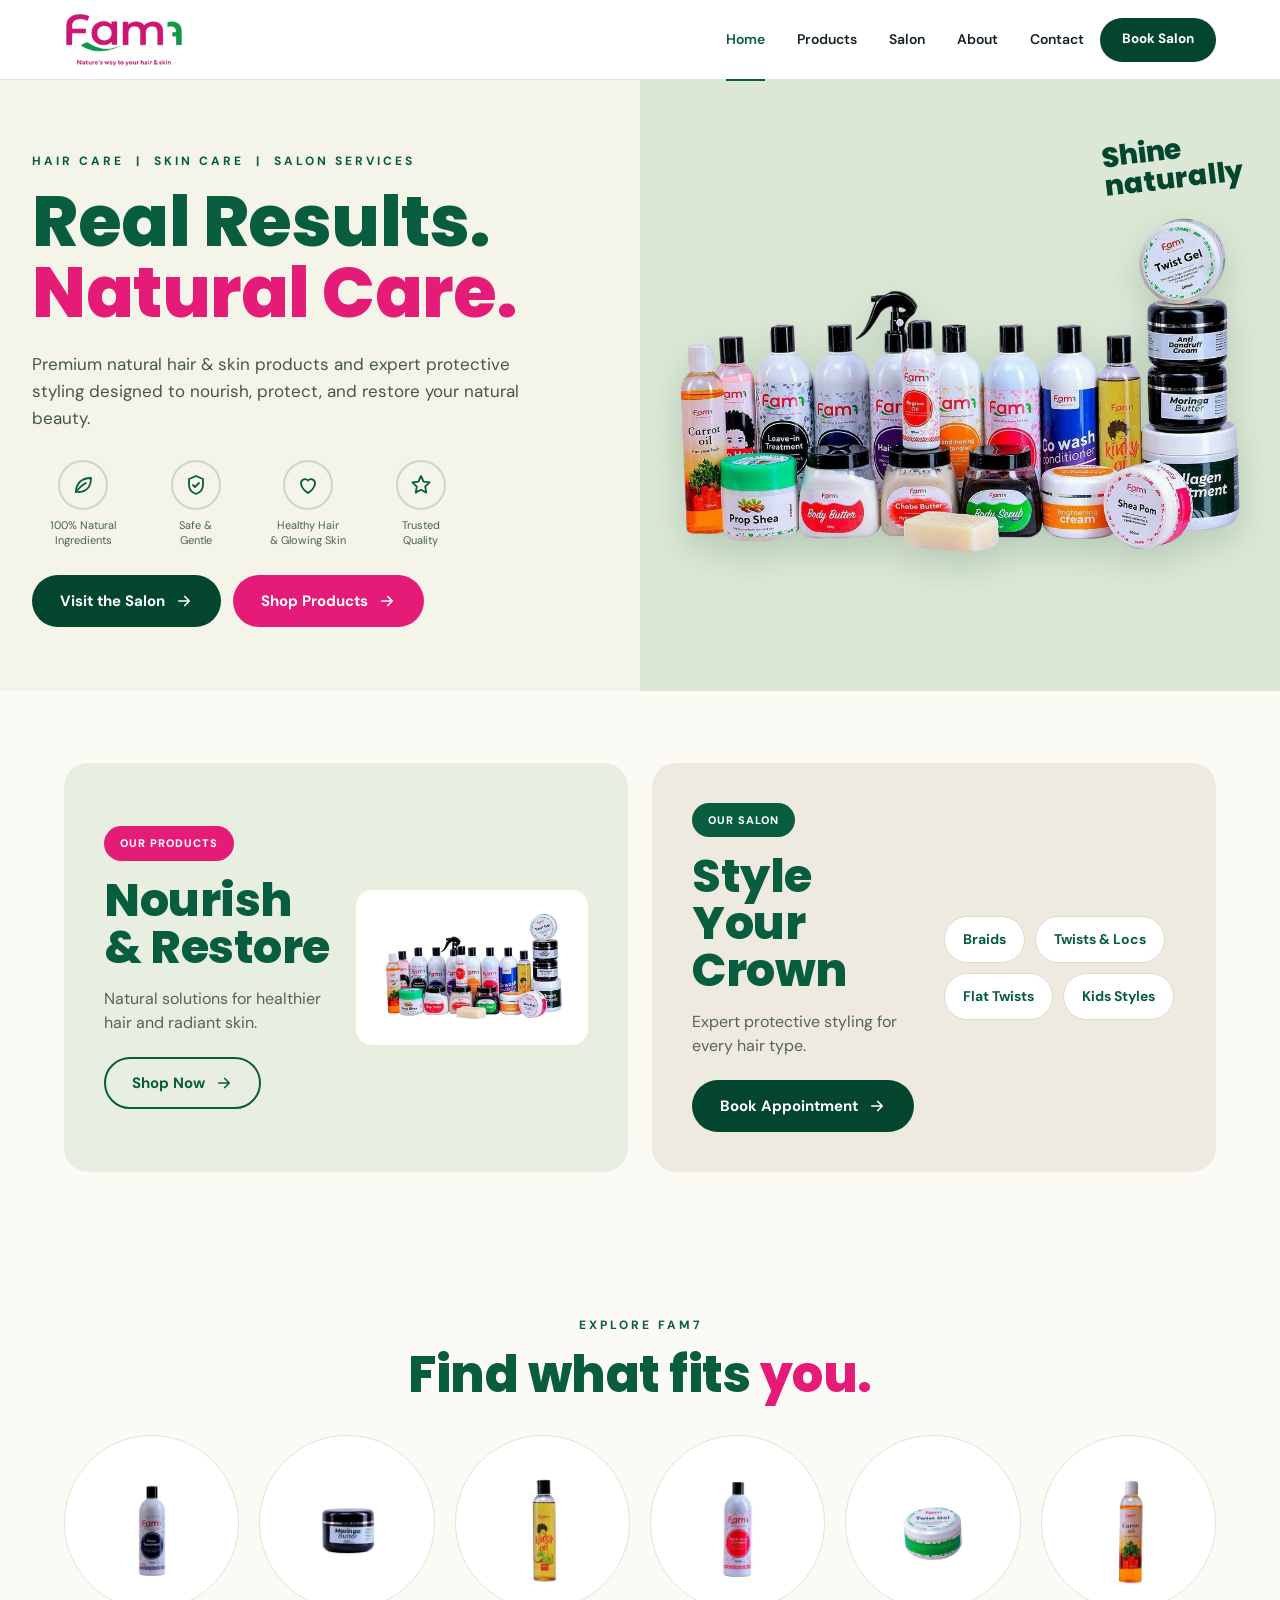
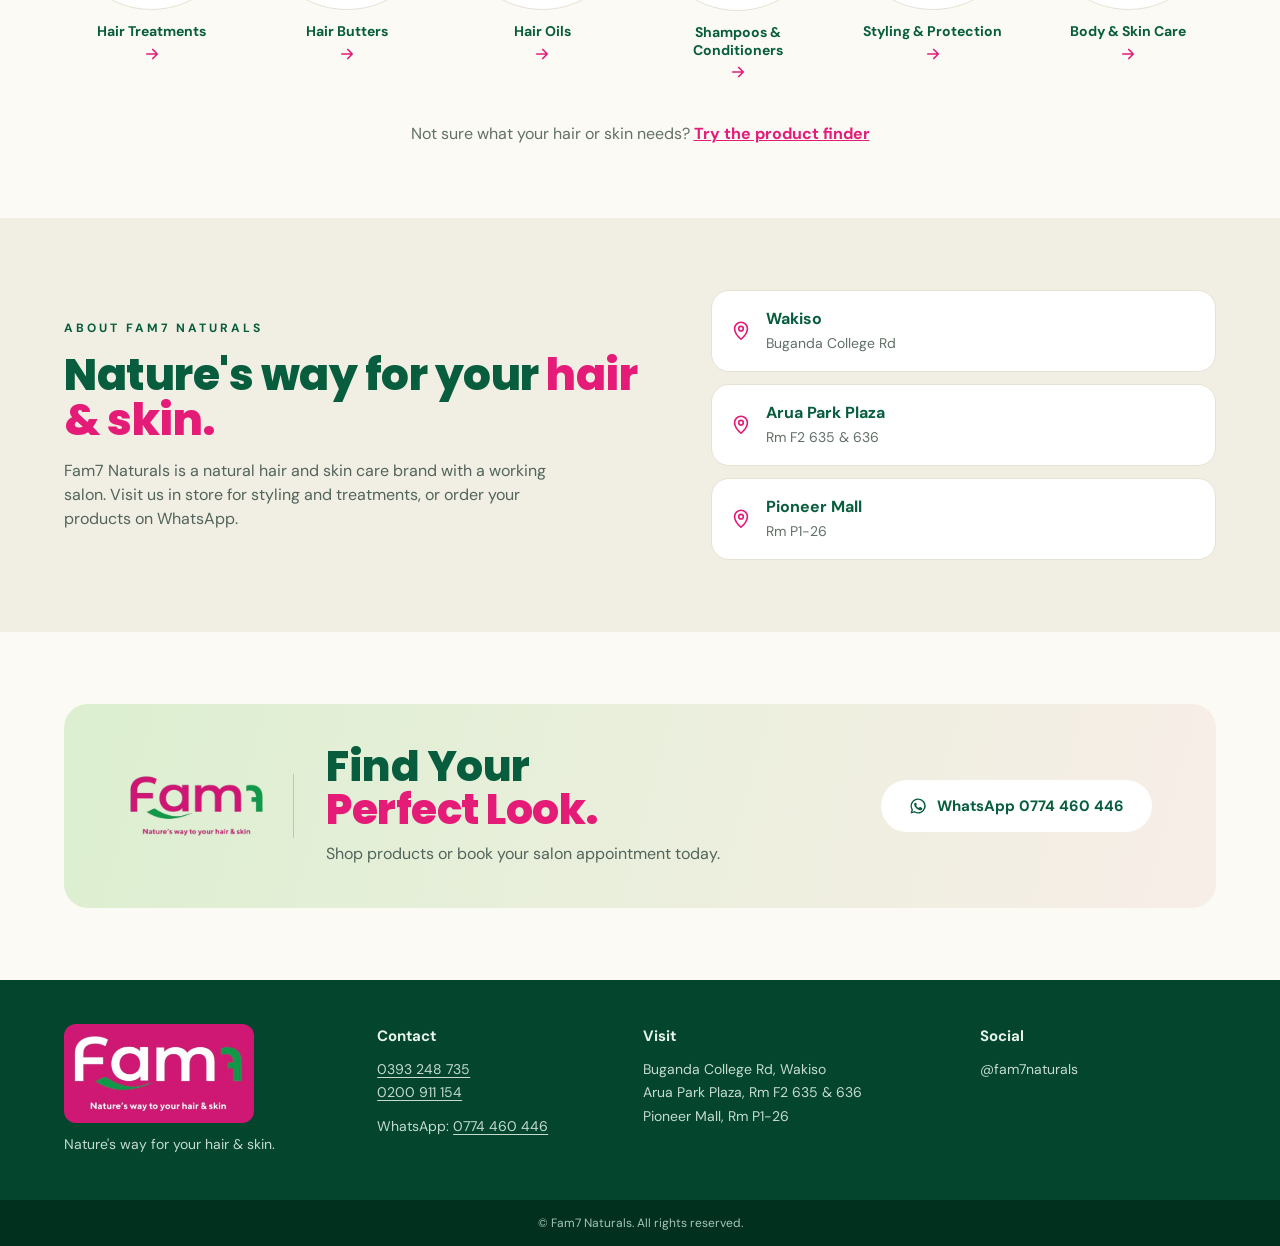
==== commit 508f7edc: "logo fix" ====
--- a/index.html
+++ b/index.html
@@ -15,7 +15,7 @@
 </head>
 <body>
 <header class="site-header">
-  <a href="index.html" class="logo" aria-label="Fam7 Naturals home"><img src="logo.png" alt="Fam7 Naturals" class="header-logo-img" width="135" height="60"></a>
+  <a href="index.html" class="logo" aria-label="Fam7 Naturals home"><img src="logo.png" alt="Fam7 Naturals" class="header-logo-img" width="120" height="56"></a>
   <nav class="desktop-nav" aria-label="Main navigation"><a href="index.html" class="active" aria-current="page">Home</a><a href="products.html">Products</a><a href="index.html#salon">Salon</a><a href="index.html#about">About</a><a href="index.html#contact">Contact</a></nav>
   <div class="header-actions">
     <a href="https://wa.me/256774460446?text=Hello%20Fam7%20Naturals%2C%20I%20would%20like%20to%20book%20a%20salon%20appointment." class="btn btn-deep btn-sm book-btn" target="_blank" rel="noopener">Book Salon</a>
@@ -42,7 +42,7 @@
     </div>
     <div class="hero-visual">
       <img src="assets/hero-lineup.webp" alt="The Fam7 Naturals product range" width="969" height="580" fetchpriority="high">
-      <div class="hero-script">Shine<br>naturally</div>
+      <div class="hero-script">Shine <br>naturally</div>
     </div>
   </section>
 
@@ -74,7 +74,7 @@
       <p class="eyebrow">EXPLORE FAM7</p>
       <h2>Find what fits <em>you.</em></h2>
     </div>
-    <div class="category-grid"><a class="category-card" href="products.html#hair-treatments"><span class="cat-img"><img src="assets/products/deep-treatment.webp" alt="" loading="lazy" width="200" height="200"></span><span class="cat-name">Hair Treatments</span><b><svg viewBox="0 0 24 24" width="18" height="18" fill="none" stroke="currentColor" stroke-width="2.2" stroke-linecap="round" stroke-linejoin="round"><path d="M5 12h14M13 6l6 6-6 6"/></svg></b></a><a class="category-card" href="products.html#butters-balms"><span class="cat-img"><img src="assets/products/moringa-butter.webp" alt="" loading="lazy" width="200" height="200"></span><span class="cat-name">Butters & Balms</span><b><svg viewBox="0 0 24 24" width="18" height="18" fill="none" stroke="currentColor" stroke-width="2.2" stroke-linecap="round" stroke-linejoin="round"><path d="M5 12h14M13 6l6 6-6 6"/></svg></b></a><a class="category-card" href="products.html#oils"><span class="cat-img"><img src="assets/products/kinky-oil.webp" alt="" loading="lazy" width="200" height="200"></span><span class="cat-name">Oils</span><b><svg viewBox="0 0 24 24" width="18" height="18" fill="none" stroke="currentColor" stroke-width="2.2" stroke-linecap="round" stroke-linejoin="round"><path d="M5 12h14M13 6l6 6-6 6"/></svg></b></a><a class="category-card" href="products.html#shampoos-conditioners"><span class="cat-img"><img src="assets/products/moisturising-shampoo.webp" alt="" loading="lazy" width="200" height="200"></span><span class="cat-name">Shampoos & Conditioners</span><b><svg viewBox="0 0 24 24" width="18" height="18" fill="none" stroke="currentColor" stroke-width="2.2" stroke-linecap="round" stroke-linejoin="round"><path d="M5 12h14M13 6l6 6-6 6"/></svg></b></a><a class="category-card" href="products.html#styling-protection"><span class="cat-img"><img src="assets/products/twist-gel.webp" alt="" loading="lazy" width="200" height="200"></span><span class="cat-name">Styling & Protection</span><b><svg viewBox="0 0 24 24" width="18" height="18" fill="none" stroke="currentColor" stroke-width="2.2" stroke-linecap="round" stroke-linejoin="round"><path d="M5 12h14M13 6l6 6-6 6"/></svg></b></a><a class="category-card" href="products.html#body-skin"><span class="cat-img"><img src="assets/products/carrot-oil.webp" alt="" loading="lazy" width="200" height="200"></span><span class="cat-name">Body & Skin Care</span><b><svg viewBox="0 0 24 24" width="18" height="18" fill="none" stroke="currentColor" stroke-width="2.2" stroke-linecap="round" stroke-linejoin="round"><path d="M5 12h14M13 6l6 6-6 6"/></svg></b></a></div>
+    <div class="category-grid"><a class="category-card" href="products.html#hair-treatments"><span class="cat-img"><img src="assets/products/deep-treatment.webp" alt="" loading="lazy" width="200" height="200"></span><span class="cat-name">Hair Treatments</span><b><svg viewBox="0 0 24 24" width="18" height="18" fill="none" stroke="currentColor" stroke-width="2.2" stroke-linecap="round" stroke-linejoin="round"><path d="M5 12h14M13 6l6 6-6 6"/></svg></b></a><a class="category-card" href="products.html#hair-butters"><span class="cat-img"><img src="assets/products/moringa-butter.webp" alt="" loading="lazy" width="200" height="200"></span><span class="cat-name">Hair Butters</span><b><svg viewBox="0 0 24 24" width="18" height="18" fill="none" stroke="currentColor" stroke-width="2.2" stroke-linecap="round" stroke-linejoin="round"><path d="M5 12h14M13 6l6 6-6 6"/></svg></b></a><a class="category-card" href="products.html#hair-oils"><span class="cat-img"><img src="assets/products/kinky-oil.webp" alt="" loading="lazy" width="200" height="200"></span><span class="cat-name">Hair Oils</span><b><svg viewBox="0 0 24 24" width="18" height="18" fill="none" stroke="currentColor" stroke-width="2.2" stroke-linecap="round" stroke-linejoin="round"><path d="M5 12h14M13 6l6 6-6 6"/></svg></b></a><a class="category-card" href="products.html#hair-wash"><span class="cat-img"><img src="assets/products/moisturising-shampoo.webp" alt="" loading="lazy" width="200" height="200"></span><span class="cat-name">Shampoos &amp; Conditioners</span><b><svg viewBox="0 0 24 24" width="18" height="18" fill="none" stroke="currentColor" stroke-width="2.2" stroke-linecap="round" stroke-linejoin="round"><path d="M5 12h14M13 6l6 6-6 6"/></svg></b></a><a class="category-card" href="products.html#hair-styling"><span class="cat-img"><img src="assets/products/twist-gel.webp" alt="" loading="lazy" width="200" height="200"></span><span class="cat-name">Styling &amp; Protection</span><b><svg viewBox="0 0 24 24" width="18" height="18" fill="none" stroke="currentColor" stroke-width="2.2" stroke-linecap="round" stroke-linejoin="round"><path d="M5 12h14M13 6l6 6-6 6"/></svg></b></a><a class="category-card" href="products.html#skin"><span class="cat-img"><img src="assets/products/carrot-oil.webp" alt="" loading="lazy" width="200" height="200"></span><span class="cat-name">Body &amp; Skin Care</span><b><svg viewBox="0 0 24 24" width="18" height="18" fill="none" stroke="currentColor" stroke-width="2.2" stroke-linecap="round" stroke-linejoin="round"><path d="M5 12h14M13 6l6 6-6 6"/></svg></b></a></div>
     <p class="finder-hint">Not sure what your hair or skin needs? <a href="products.html#finder">Try the product finder</a></p>
   </section>
 
@@ -92,7 +92,7 @@
   </section>
 
   <section class="booking-banner" id="booking">
-    <div class="banner-logo"><img src="logo.png" alt="Fam7 Naturals" class="banner-logo-img" loading="lazy" width="150" height="67"></div>
+    <div class="banner-logo"><img src="logo.png" alt="Fam7 Naturals" class="banner-logo-img" loading="lazy" width="137" height="64"></div>
     <div class="banner-copy">
       <h2>Find Your<br><em>Perfect Look.</em></h2>
       <p>Shop products or book your salon appointment today.</p>
@@ -102,7 +102,7 @@
 </main>
 <footer id="contact">
   <div class="foot-brand">
-    <img src="logo.png" alt="Fam7 Naturals" class="footer-logo-img" width="110" height="49">
+    <img src="logo-pink.png" alt="Fam7 Naturals" class="footer-logo-img" width="211" height="110">
     <p>Nature's way for your hair &amp; skin.</p>
   </div>
   <div>
--- a/style.css
+++ b/style.css
@@ -15,7 +15,7 @@
 /* Header */
 .site-header{height:var(--hdr);background:#fff;display:flex;align-items:center;justify-content:space-between;gap:16px;padding:0 var(--pad);position:sticky;top:0;z-index:50;border-bottom:1px solid var(--line)}
 .logo{display:flex;align-items:center;flex-shrink:0}
-.header-logo-img{height:56px;width:auto}
+.header-logo-img{height:56px;width:auto;max-width:none}
 .desktop-nav{display:flex;gap:32px;margin-left:auto}
 .desktop-nav a{font-size:14px;font-weight:600;line-height:var(--hdr);border-bottom:2px solid transparent}
 .desktop-nav a:hover,.desktop-nav a.active{border-color:var(--green);color:var(--green)}
@@ -98,7 +98,7 @@
 .about+.booking-banner{margin-top:72px}
 .page-products .booking-banner{margin-top:24px}
 .banner-logo{border-right:1px solid #b8c9ba;padding-right:28px}
-.banner-logo-img{height:64px;width:auto}
+.banner-logo-img{height:64px;width:auto;max-width:none}
 .booking-banner h2{font-size:clamp(30px,4vw,42px)}
 .booking-banner p{color:#52645b;margin-top:10px}
 
@@ -107,7 +107,7 @@
 footer strong{font-size:15px}
 footer p{font-size:14px;opacity:.85;margin-top:10px;line-height:1.7}
 footer a{text-decoration:underline;text-underline-offset:3px}
-.footer-logo-img{height:50px;width:auto;filter:brightness(0) invert(1)}
+.footer-logo-img{height:auto;width:190px;max-width:100%;border-radius:12px}
 .copy{background:#02301f;color:#a9c4b6;text-align:center;font-size:12px;padding:14px 20px}
 
 /* Products page */
@@ -229,3 +229,83 @@
   .hero-text{font-size:16px}
   .fr-grid{grid-template-columns:1fr}
 }
+
+/* Hair / Skin chooser */
+.page-banner{padding-bottom:36px}
+.page-banner>p:not(.eyebrow){margin-bottom:0}
+.chooser{padding:28px var(--pad) 0}
+.chooser-in{display:grid;grid-template-columns:repeat(2,minmax(0,1fr));gap:16px;margin-bottom:20px}
+.choice{display:grid;grid-template-columns:auto minmax(0,1fr) auto;align-items:center;gap:16px;text-align:left;background:#fff;border:2px solid var(--line);border-radius:var(--radius);padding:20px 22px;cursor:pointer;min-height:96px;color:var(--green)}
+.choice i{width:56px;height:56px;border-radius:50%;background:#e8efe0;display:grid;place-items:center;color:var(--green)}
+.choice .c-text{min-width:0}
+.choice strong{display:block;font-family:"Poppins",sans-serif;font-weight:800;font-size:20px;line-height:1.15}
+.choice small{display:block;font-size:13px;color:var(--muted);margin-top:4px;line-height:1.35}
+.choice em{font-style:normal;font-weight:800;font-size:13px;background:#e8efe0;border-radius:999px;padding:5px 12px;color:var(--green)}
+.choice:hover{border-color:var(--green)}
+.choice.is-on{background:var(--deep);border-color:var(--deep);color:#fff}
+.choice.is-on i{background:var(--pink);color:#fff}
+.choice.is-on small{color:#cfe3d6}
+.choice.is-on em{background:#fff;color:var(--deep)}
+.choice:focus-visible{outline:3px solid var(--pink);outline-offset:2px}
+.chooser .search{max-width:none;width:100%}
+.finder{padding-top:28px}
+.f-group[hidden]{display:none}
+.link-btn{border:0;background:none;color:var(--pink);font-weight:700;text-decoration:underline;cursor:pointer;font-size:inherit}
+
+/* Product cards: more detail */
+.p-media{display:block;width:100%;padding:0;border:0;border-bottom:1px solid var(--line);cursor:pointer}
+.badge{position:absolute;left:10px;top:10px;background:var(--green);color:#fff;font-size:10.5px;font-weight:800;letter-spacing:.5px;border-radius:999px;padding:5px 10px}
+.p-title{border:0;background:none;padding:0;text-align:left;font:inherit;color:inherit;cursor:pointer;line-height:inherit}
+.p-title:hover{color:var(--pink)}
+.p-tags{list-style:none;display:flex;flex-wrap:wrap;gap:6px;margin:8px 0 0}
+.p-tags li{font-size:11.5px;font-weight:700;color:var(--green);background:#e8efe0;border-radius:999px;padding:4px 10px;line-height:1.2}
+.p-more{border:0;background:none;padding:0;margin:0 0 14px;text-align:left;color:var(--pink);font-weight:700;font-size:13.5px;cursor:pointer;text-decoration:underline;text-underline-offset:3px;min-height:24px}
+.p-desc{margin-bottom:8px}
+.fr-link{border:0;background:none;padding:0;color:var(--green);font-weight:700;font-size:13px;cursor:pointer;text-decoration:underline;margin-right:10px}
+
+/* Product dialog */
+html.lock{overflow:hidden}
+.pm{border:0;padding:0;background:transparent;max-width:none;max-height:none;width:100%;height:100%;overflow:hidden}
+.pm:not([open]){display:none}
+.pm::backdrop{background:rgba(3,30,20,.6)}
+.pm[open]{display:grid;place-items:center;padding:20px}
+.pm-in{position:relative;background:#fff;border-radius:var(--radius);width:100%;max-width:880px;max-height:calc(100dvh - 40px);overflow-y:auto;display:grid;grid-template-columns:minmax(0,.9fr) minmax(0,1.1fr);overscroll-behavior:contain}
+.pm-x{position:absolute;right:10px;top:10px;z-index:2;width:44px;height:44px;border-radius:50%;border:1px solid var(--line);background:#fff;display:grid;place-items:center;cursor:pointer;color:var(--deep)}
+.pm-media{background:#fff;display:grid;place-items:center;padding:24px;min-height:100%}
+.pm-media img{width:100%;max-height:420px;object-fit:contain}
+.pm-media .ph{text-align:center}
+.pm-body{padding:30px 28px 28px;min-width:0}
+.pm-for{font-size:12px;font-weight:800;letter-spacing:1.5px;color:var(--pink);text-transform:uppercase;margin-bottom:6px;padding-right:48px}
+.pm-body h2{font-size:clamp(26px,4vw,34px)}
+.pm-size{color:var(--muted);font-size:14px;margin-top:4px}
+.pm-price{font-family:"Poppins",sans-serif;font-weight:800;font-size:22px;margin:10px 0 12px}
+.pm-desc{color:#45564d;font-size:15px;margin-bottom:6px}
+.pm-sec{margin-top:18px}
+.pm-sec h4{font-size:12px;letter-spacing:1.5px;text-transform:uppercase;color:var(--green);margin-bottom:8px}
+.pm-sec ul:not(.pm-tags){list-style:none}
+.pm-sec ul:not(.pm-tags) li{position:relative;padding-left:22px;font-size:14.5px;margin-bottom:6px}
+.pm-sec ul:not(.pm-tags) li::before{content:"";position:absolute;left:2px;top:.55em;width:10px;height:6px;border-left:2px solid var(--pink);border-bottom:2px solid var(--pink);transform:rotate(-45deg) translateY(-50%)}
+.pm-tags{list-style:none;display:flex;flex-wrap:wrap;gap:6px}
+.pm-tags li{font-size:12.5px;font-weight:700;color:var(--green);background:#e8efe0;border-radius:999px;padding:6px 12px}
+.pm-sec p{font-size:14.5px;color:#45564d}
+#pmOrder{width:100%;margin-top:22px}
+
+@media(max-width:700px){
+  .chooser-in{grid-template-columns:1fr;gap:10px}
+  .choice{padding:16px;min-height:0;gap:12px}
+  .choice i{width:46px;height:46px}
+  .choice strong{font-size:17px}
+  .pm[open]{padding:0;place-items:end center}
+  .pm-in{grid-template-columns:1fr;max-height:92dvh;border-radius:24px 24px 0 0}
+  .pm-media{padding:18px;min-height:0}
+  .pm-media img{max-height:240px}
+  .pm-body{padding:22px 20px 24px}
+}
+@media(max-width:640px){
+  .p-desc{display:none}
+  .p-tags{margin-top:6px}
+  .p-tags li{font-size:10.5px;padding:3px 8px}
+  .p-tags li:nth-child(n+3){display:none}
+  .p-more{margin-bottom:10px;font-size:13px}
+  .badge{left:6px;top:6px;font-size:9.5px;padding:4px 8px}
+}
